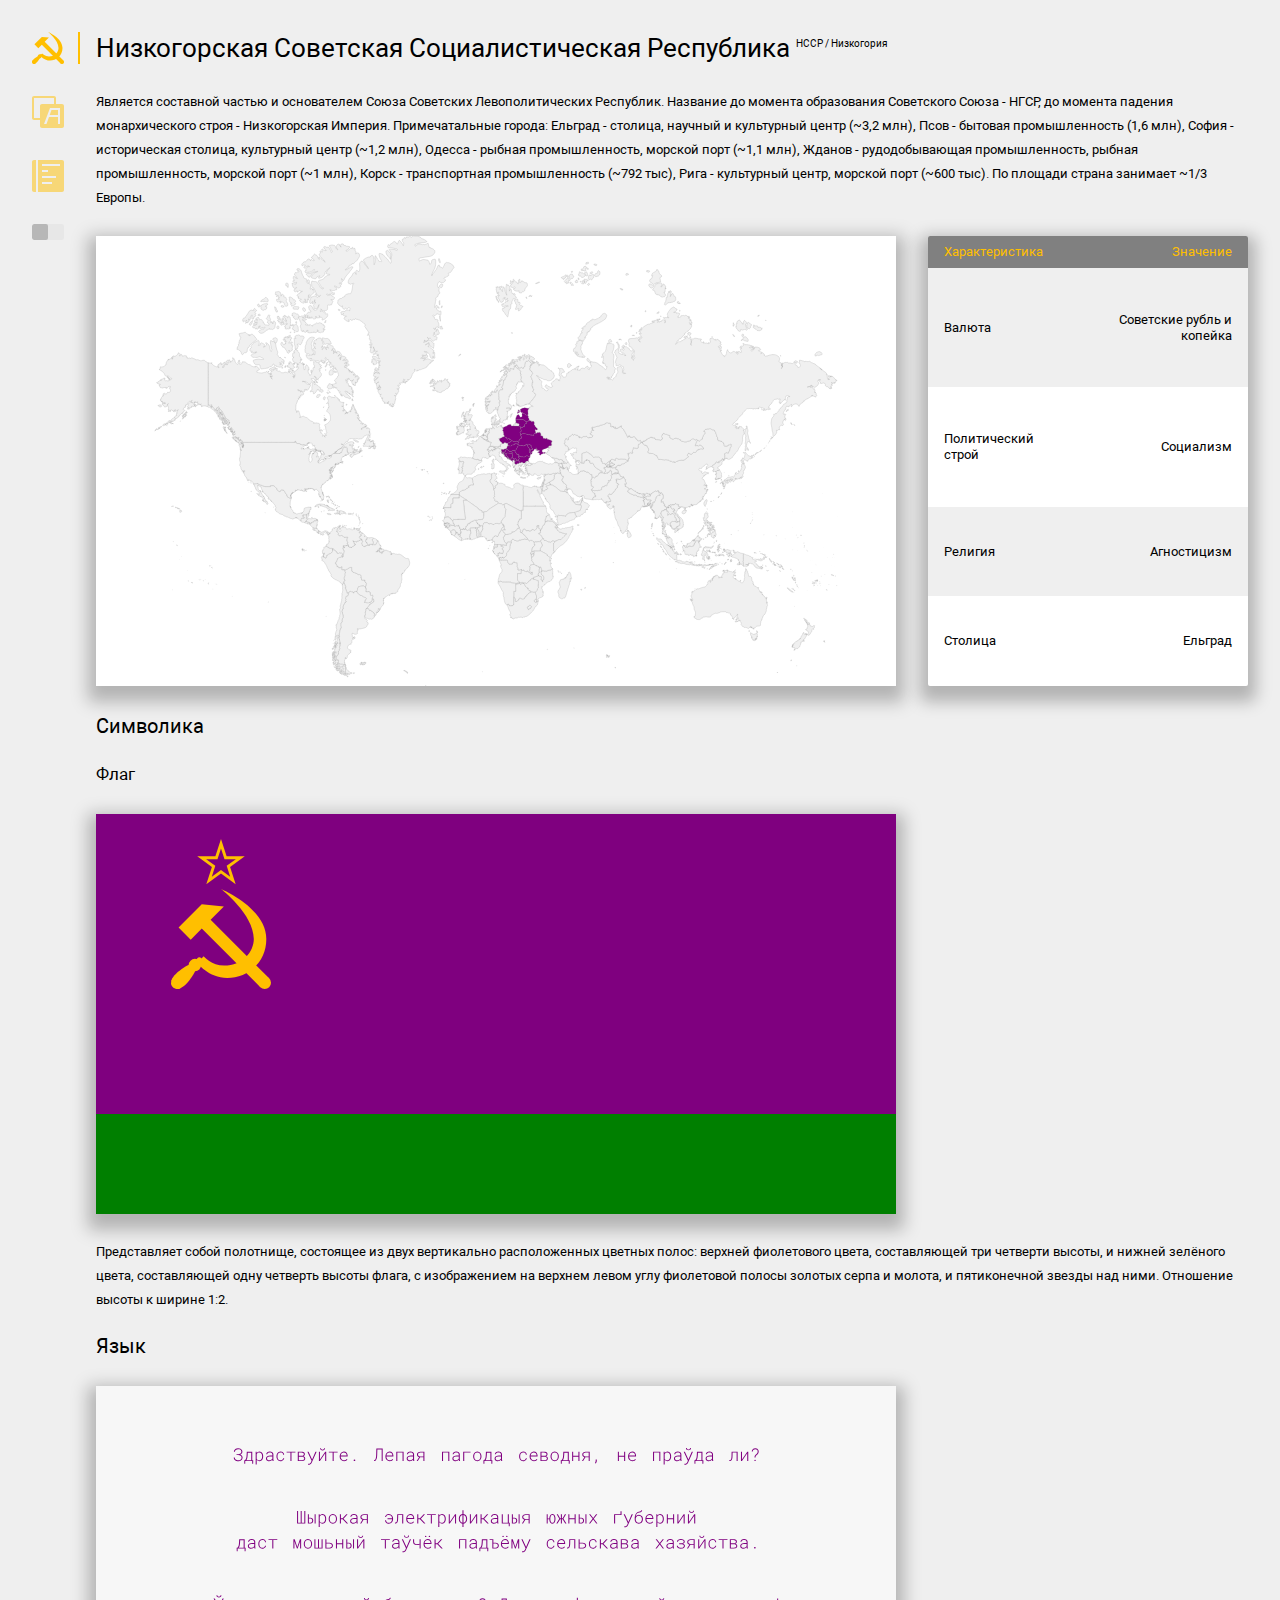
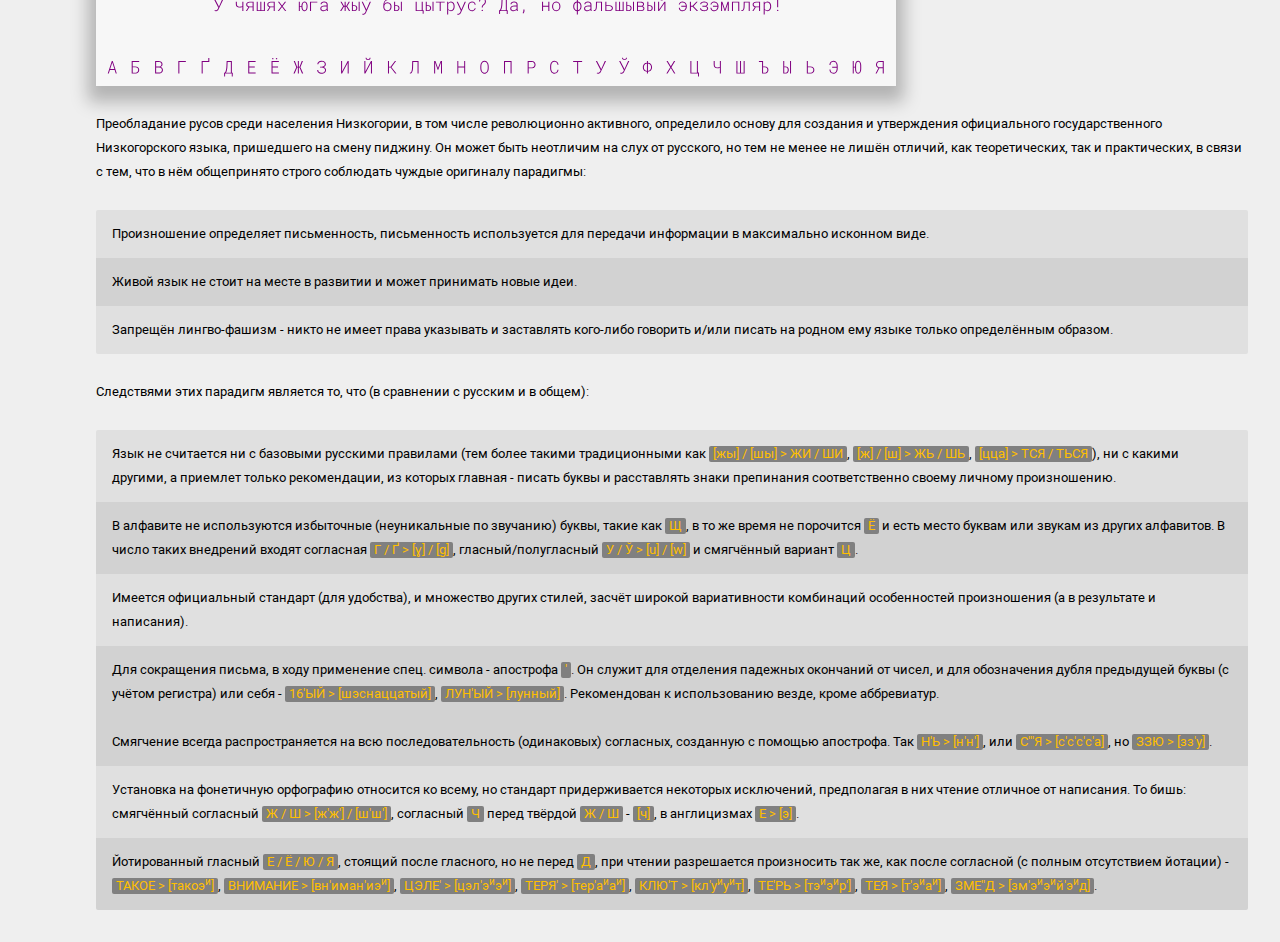
==== Site/index.html @ 4a7ecc1e "Update index.html" ====
<html>
<head>
	<title>Главная ~ НССР</title>

	<meta name="title" content="Главная ~ НССР">
	<meta name="description" content="Информационный ресурс Низкогорской Советской Социалистической Республики.">

	<link rel="icon" type="image/png" href="./app/image/favicon.png" />
	<meta name="HandheldFriendly" content="true" />

	<link href="./app/main.css" rel="stylesheet">
	<script src="./app/plugin/jquery-3.6.0.min.js"></script>
	<script src="./app/main.js"></script>
</head>
<body>
	<div _wrapper>
		<ul _navigation>
			<li data-tab-ref="main"><img src="./app/image/logo.svg"></li>
			<li data-tab-ref="translator"><img src="./app/image/translator.svg"></li>
			<li data-tab-ref="dictionary"><img src="./app/image/dictionary.svg"></li>
			<button onclick="Navigation.toggle();"></button>
		</ul>
		<div _content _flex="v">
			<div _flex="v" data-tab="main" data-tab-global-title="Главная">
				<h1>Низкогорская Советская Социалистическая Республика <sup>НССР / Низкогория</sup></h1>
				<div _text>Является составной частью и основателем Союза Советских Левополитических Республик. Название до момента образования Советского Союза - НГСР, до момента падения монархического строя - Низкогорская Империя. Примечатальные города: Ельград - столица, научный и культурный центр (~3,2 млн), Псов - бытовая промышленность (1,6 млн), София - историческая столица, культурный центр (~1,2 млн), Одесса - рыбная промышленность, морской порт (~1,1 млн), Жданов - рудодобывающая промышленность, рыбная промышленность, морской порт (~1 млн), Корск - транспортная промышленность (~792 тыс), Рига - культурный центр, морской порт (~600 тыс). По площади страна занимает ~1/3 Европы.</div>
				<div _flex="h">
					<img _image src="./app/image/map.svg">
					<div _table="wide">
						<div __header>
							<div>Характеристика</div>
							<div>Значение</div>
						</div>
						<div>
							<div>Валюта</div>
							<div>Советские рубль и копейка</div>
						</div>
						<div>
							<div>Политический строй</div>
							<div>Социализм</div>
						</div>
						<div>
							<div>Религия</div>
							<div>Агностицизм</div>
						</div>
						<div>
							<div>Столица</div>
							<div>Ельград</div>
						</div>
					</div>
				</div>
				<h2>Символика</h2>
				<h3>Флаг</h3>
				<img _image src="./app/image/flag.svg">
				<div _text>Представляет собой полотнище, состоящее из двух вертикально расположенных цветных полос: верхней фиолетового цвета, составляющей три четверти высоты, и нижней зелёного цвета, составляющей одну четверть высоты флага, с изображением на верхнем левом углу фиолетовой полосы золотых серпа и молота, и пятиконечной звезды над ними. Отношение высоты к ширине 1:2.</div>
				<h2>Язык</h2>
				<img _image src="./app/image/language.svg">
				<div _text>Преобладание русов среди населения Низкогории, в том числе революционно активного, определило основу для создания и утверждения официального государственного Низкогорского языка, пришедшего на смену пиджину. Он может быть неотличим на слух от русского, но тем не менее не лишён отличий, как теоретических, так и практических, в связи с тем, что в нём общепринято строго соблюдать чуждые оригиналу парадигмы:</div>
				<ul _list>
					<li>Произношение определяет письменность, письменность используется для передачи информации в максимально исконном виде.</li>
					<li>Живой язык не стоит на месте в развитии и может принимать новые идеи.</li>
					<li>Запрещён лингво-фашизм - никто не имеет права указывать и заставлять кого-либо говорить и/или писать на родном ему языке только определённым образом.</li>
				</ul>
				<div _text>Следствями этих парадигм является то, что (в сравнении с русским и в общем):</div>
				<ul _list>
					<li>Язык не считается ни с базовыми русскими правилами (тем более такими традиционными как <b>[жы] / [шы] > ЖИ / ШИ</b>, <b>[ж] / [ш] > ЖЬ / ШЬ</b>, <b>[цца] > ТСЯ / ТЬСЯ</b>), ни с какими другими, а приемлет только рекомендации, из которых главная - писать буквы и расставлять знаки препинания соответственно своему личному произношению.</li>
					<li>В алфавите не используются избыточные (неуникальные по звучанию) буквы, такие как <b>Щ</b>, в то же время не порочится <b>Ё</b> и есть место буквам или звукам из других алфавитов. В число таких внедрений входят согласная <b>Г / Ґ > [ɣ] / [g]</b>, гласный/полугласный <b>У / Ў > [u] / [w]</b> и смягчённый вариант <b>Ц</b>.</li>
					<li>Имеется официальный стандарт (для удобства), и множество других стилей, засчёт широкой вариативности комбинаций особенностей произношения (а в результате и написания).</li>
					<li>
						Для сокращения письма, в ходу применение спец. символа - апострофа <b>'</b>. Он служит для отделения падежных окончаний от чисел, и для обозначения дубля предыдущей буквы (с учётом регистра) или себя - <b>16'ЫЙ > [шэснаццатый]</b>, <b>ЛУН'ЫЙ > [лунный]</b>. Рекомендован к использованию везде, кроме аббревиатур.
						<br><br>
						Смягчение всегда распространяется на всю последовательность (одинаковых) согласных, созданную с помощью апострофа. Так <b>Н'Ь > [н'н']</b>, или <b>С'''Я > [с'с'с'с'а]</b>, но <b>ЗЗЮ > [зз'у]</b>.
					</li>
					<li>Установка на фонетичную орфографию относится ко всему, но стандарт придерживается некоторых исключений, предполагая в них чтение отличное от написания. То бишь: cмягчённый согласный <b>Ж / Ш > [ж'ж'] / [ш'ш']</b>, согласный <b>Ч</b> перед твёрдой <b>Ж / Ш</b> - <b>[ч]</b>, в англицизмах <b>Е > [э]</b>.</li>
					<li>Йотированный гласный <b>Е / Ё / Ю / Я</b>, стоящий после гласного, но не перед <b>Д</b>, при чтении разрешается произносить так же, как после согласной (с полным отсутствием йотации) - <b>ТАКОЕ > [такоэ<sup>и</sup>]</b>, <b>ВНИМАНИЕ > [вн'иман'иэ<sup>и</sup>]</b>, <b>ЦЭЛЕ' > [цэл'э<sup>и</sup>э<sup>и</sup>]</b>, <b>ТЕРЯ' > [тер'а<sup>и</sup>а<sup>и</sup>]</b>, <b>КЛЮ'Т > [кл'у<sup>и</sup>у<sup>и</sup>т]</b>, <b>ТЕ'РЬ > [тэ<sup>и</sup>э<sup>и</sup>р']</b>, <b>ТЕЯ > [т'э<sup>и</sup>а<sup>и</sup>]</b>, <b>ЗМЕ''Д > [зм'э<sup>и</sup>э<sup>и</sup>й'</sup>э<sup>и</sup>д]</b>.</li>
				</ul>
			</div>
			<div _flex="v" data-tab="translator" data-tab-global-title="Переводчик">
				<h2>Переводчик</h2>
				<ul _tab-switch>
					<li data-tab-ref="translate">Перевод</li>
					<li data-tab-ref="settings">Настройки</li>
					<li data-tab-ref="saves">Сохранения</li>
					<li data-tab-ref="accents">Ударения</li>
				</ul>
				<div _tab>
					<div data-tab="translate" _flex="v">
						<div _flex="h">
							<div _textarea data-translator-ref="in" placeholder="Текст на русском" zoom_></div>
							<textarea data-translator-ref="out" onscroll="Translator.scrolled(this);" spellcheck="false" readonly placeholder="Текст на низкогорском" zoom_></textarea>
						</div>
						<div _flex="h center">
							<div _flex="h stack">
								<button onclick="Translator.save();" title="Alt+S">Сохранить</button>
								<div _dropdown>
									<div _flex="h stack">
										<button onclick="Translator.saveAccents();">Сохранить ударения</button>
										<button onclick="Translator.saveAccents(true);">выбранных слов</button>
									</div>
								</div>
							</div>
							<div _flex="h stack">
								<button onclick="Translator.insertAccent(true);" title="Alt+Q">ˋ</button>
								<button onclick="Translator.loadAccents();" title="Alt+W">Авто</button>
								<button onclick="Translator.insertAccent();" title="Alt+E">ˊ</button>
							</div>
							<button title="Alt+A" data-translator-ref="clear">Очистить</button>
							<!--
							<div label_="Простой редактор" tip_="Для низкопроизводительных устройств">
								<label _switch>
									<input type="checkbox" data-translator-preference="">
									<div></div>
								</label>
							</div>
							-->
							<div __space></div>
							<div data-translator-ref="date"></div>
							<button data-translator-ref="closeCurrent">Закрыть</button>
							<button data-translator-ref="saveCurrent">Сохранить</button>
							<button data-translator-ref="restoreCurrent">Восстановить</button>
							<button data-translator-ref="deleteCurrent">Удалить</button>
						</div>
						<ul _list>
							<li>Для корректного перевода обязательны использование гласного <b>Ё</b> и (в некоторых случаях) расстановка ударений.</li>
							<li>Аббревиатуры не учитываются, требуется самостоятельная правка после обработки.</li>
							<li>Вследствии алгоритимического перевода, при большом объёме текста могут и, вероятно, будут наблюдаться подтормаживания.</li>
							<li>Работоспособность в устаревших браузерах не гарантируется.</li>
						</ul>
					</div>
					<div data-tab="settings" _flex="v">
						<div _table>
							<div __header>
								<div wide_>Пример</div>
								<div wide_>Ударения</div>
								<div wrapless_>Стандарт</div>
								<div wrapless_>Оригинал</div>
								<div wrapless_>Замена</div>
								<div wrapless_></div>
							</div>
							<div>
								<div wide_>Аббатство > Аб'атство, Зоообъединение > Зо''бъединение</div>
								<div wide_></div>
								<div wrapless_>+</div>
								<div wrapless_>**</div>
								<div wrapless_>*'</div>
								<div wrapless_>
									<label _switch>
										<input type="checkbox" data-translator-preference="apostrophe" checked>
										<div></div>
									</label>
								</div>
							</div>
							<div>
								<div wide_>Колокольня > Калакольня, Молоко > Малако</div>
								<div wide_>Над <b>О</b> и <b>Ё / И</b>, переходящей в неё</div>
								<div wrapless_>+</div>
								<div wrapless_>О</div>
								<div wrapless_>А</div>
								<div wrapless_>
									<label _switch>
										<input type="checkbox" data-translator-preference="o-a" checked>
										<div></div>
									</label>
								</div>
							</div>
							<div>
								<div wide_>Небрежный > Нябрежный, Перемежёвывание > Пярямяжёвывание</div>
								<div wide_>После <b>Е</b>, либо над ней</div>
								<div wrapless_></div>
								<div wrapless_>Е</div>
								<div wrapless_>Я</div>
								<div wrapless_>
									<label _switch>
										<input type="checkbox" data-translator-preference="je-ja">
										<div></div>
									</label>
								</div>
							</div>
							<div>
								<div wide_>Снимать > Сымать</div>
								<div wide_></div>
								<div wrapless_></div>
								<div wrapless_>Ним</div>
								<div wrapless_>Ым</div>
								<div wrapless_>
									<label _switch>
										<input type="checkbox" data-translator-preference="nim-ym">
										<div></div>
									</label>
								</div>
							</div>
							<div>
								<div wide_>Федерация > Хведерация, Фотки > Хвотки</div>
								<div wide_></div>
								<div wrapless_></div>
								<div wrapless_>Ф</div>
								<div wrapless_>Хв</div>
								<div wrapless_>
									<label _switch>
										<input type="checkbox" data-translator-preference="f-hv">
										<div></div>
									</label>
								</div>
							</div>
							<div>
								<div wide_>Лучше > Лудше, Манчжурия > Манджурия</div>
								<div wide_></div>
								<div wrapless_></div>
								<div wrapless_>Чж / Чш</div>
								<div wrapless_>Дж / Дш</div>
								<div wrapless_>
									<label _switch>
										<input type="checkbox" data-translator-preference="chzh_chsh-dzh_dsh">
										<div></div>
									</label>
								</div>
							</div>
							<div>
								<div wide_>Што > Шо, Пошто > Пошо</div>
								<div wide_></div>
								<div wrapless_></div>
								<div wrapless_>Што</div>
								<div wrapless_>Шо</div>
								<div wrapless_>
									<label _switch>
										<input type="checkbox" data-translator-preference="shto-sho">
										<div></div>
									</label>
								</div>
							</div>
							<div>
								<div wide_>Внимательно > Ўнимательно, Волна > Воўна, Кофта > Коўта, Шёл > Шёў</div>
								<div wide_></div>
								<div wrapless_>+</div>
								<div wrapless_>В / Л / Ф</div>
								<div wrapless_>Ў</div>
								<div wrapless_>
									<label _switch>
										<input type="checkbox" data-translator-preference="v_l_f-short_u" checked>
										<div></div>
									</label>
								</div>
							</div>
							<!--
							<div>
								<div wide_>Здрасте > Здрасьте</div>
								<div wide_></div>
								<div wrapless_></div>
								<div wrapless_>З / С</div>
								<div wrapless_>Зь / Сь</div>
								<div wrapless_>
									<label _switch>
										<input type="checkbox" data-translator-preference="">
										<div></div>
									</label>
								</div>
							</div>
							-->
							<div>
								<div wide_>Александрович > Алексаныч, Евгениевич > Евгениич</div>
								<div wide_></div>
								<div wrapless_></div>
								<div wrapless_>Еви / Ови</div>
								<div wrapless_>И / Ы</div>
								<div wrapless_>
									<label _switch>
										<input type="checkbox" data-translator-preference="evi_ovi-i_y">
										<div></div>
									</label>
								</div>
							</div>
							<div>
								<div wide_>Прав и > Прав ы, Так его > Так ыго</div>
								<div wide_></div>
								<div wrapless_></div>
								<div wrapless_>И / Е</div>
								<div wrapless_>Ы</div>
								<div wrapless_>
									<label _switch>
										<input type="checkbox" data-translator-preference="i_je-y">
										<div></div>
									</label>
								</div>
							</div>
							<div>
								<div wide_>Перепиливая > Перепилюя, Выделывается > Выделуется</div>
								<div wide_>Вне замены</div>
								<div wrapless_></div>
								<div wrapless_>Ива / Ыва</div>
								<div wrapless_>Ю / У</div>
								<div wrapless_>
									<label _switch>
										<input type="checkbox" data-translator-preference="iva_yva-ju_u">
										<div></div>
									</label>
								</div>
							</div>
							<div>
								<div wide_>Уверенность > Уверенносць, Продолжатель > Продолжацель</div>
								<div wide_></div>
								<div wrapless_></div>
								<div wrapless_>Т</div>
								<div wrapless_>Ц</div>
								<div wrapless_>
									<label _switch>
										<input type="checkbox" data-translator-preference="t-c">
										<div></div>
									</label>
								</div>
							</div>
							<div>
								<div wide_>Быстрее > Быстрей</div>
								<div wide_></div>
								<div wrapless_></div>
								<div wrapless_>Е'</div>
								<div wrapless_>Ей</div>
								<div wrapless_>
									<label _switch>
										<input type="checkbox" data-translator-preference="jeje-jey">
										<div></div>
									</label>
								</div>
							</div>
							<div>
								<div wide_>Делаться > Делатса</div>
								<div wide_></div>
								<div wrapless_></div>
								<div wrapless_>Ца / Ся</div>
								<div wrapless_>Са</div>
								<div wrapless_>
									<label _switch>
										<input type="checkbox" data-translator-preference="ca_sya-sa">
										<div></div>
									</label>
								</div>
							</div>
							<div>
								<div wide_>Лаяние > Лаянье, Печение > Печенье</div>
								<div wide_></div>
								<div wrapless_></div>
								<div wrapless_>Ни</div>
								<div wrapless_>Нь</div>
								<div wrapless_>
									<label _switch>
										<input type="checkbox" data-translator-preference="ni-n">
										<div></div>
									</label>
								</div>
							</div>
							<div>
								<div wide_>Нестандартные > Нестандартныэ</div>
								<div wide_></div>
								<div wrapless_></div>
								<div wrapless_>Ые</div>
								<div wrapless_>Ыэ</div>
								<div wrapless_>
									<label _switch>
										<input type="checkbox" data-translator-preference="yje-ye">
										<div></div>
									</label>
								</div>
							</div>
						</div>
						<ul _list>
							<li>Для наглядности примеры приводятся так, как если бы замена происходила в русском языке. Ввиду множественных стилистических отличий, не перечисленных здесь, а также возможных комбинаций, итоговые слова, как правило, пишутся по-другому.</li>
						</ul>
					</div>
					<div data-tab="saves" _flex="v">
						<div _table data-translator-ref="savesTable"></div>
						<div _flex="h">
							<button title="Alt+C" data-translator-ref="downloadSaves">▼ Сохранить</button>
							<label _file title="Alt+X">
								<input type="file" onchange="Translator.upload(this, 'saves');" data-translator-ref="uploadSaves">
								<div>▲ Загрузить</div>
							</label>
						</div>
					</div>
					<div data-tab="accents" _flex="v">
						<div _table data-translator-ref="accentsTable"></div>
						<div _flex="h">
							<button title="Alt+B" data-translator-ref="downloadAccents">▼ Сохранить</button>
							<label _file title="Alt+V">
								<input type="file" onchange="Translator.upload(this, 'accents');" data-translator-ref="uploadAccents">
								<div>▲ Загрузить</div>
							</label>
							<div __space></div>
							<button title="Alt+R" data-translator-ref="displayAccents">Отобразить в поле для редактирования</button>
						</div>
					</div>
				</div>
			</div>
			<div _flex="v" data-tab="dictionary" data-tab-global-title="Словарь">
				<h2>Словарь</h2>
				<div _text>Все официально существующие русские словоформы + Нижеперечисленные: Устаревшие + Нелитературные (разговорные) + Альтернативные из родственных языков + Искусственные.</div>
				<div _text>Слова, пересекающиеся по звучанию (не считая деталей произношения) с русскими, следует считать их функциональным расширением.</div>
				<div _table data-dictionary-ref="table"></div>
			</div>
		</div>
		<ul _notifications></ul>
	</div>
</body>
</html>
---- Site/app/main.css ----
@import url(./font/import.css);

* {
	margin: 0;
	padding: 0;

	outline: none;

	--color-black: rgb(0 0 0);
	--color-black-0625: rgba(0 0 0 / 0.0625);
	--color-black-125: rgba(0 0 0 / 0.125);
	--color-black-25: rgba(0 0 0 / 0.25);
	--color-gray: rgb(50% 50% 50%);
	--color-white: rgb(100% 100% 100%);
	--color-white-75: rgba(100% 100% 100% / 0.75);
	--color-orange: rgb(100% 75% 0%);
	--color-purple: rgb(50% 0% 50%);
	--color-green: rgb(0% 50% 0%);
}

html {
	background: var(--color-white);
}

body,
button,
select,
input,
textarea,
[_textarea] {
	color: var(--color-black);
	font: 13px Roboto, Arial;
	line-height: 16px;
}

ul, ol {
	list-style: none;
}

button:not(:disabled):hover {
	cursor: pointer;
}

b {
	display: inline-block;

	padding: 0 4px;

	background: var(--color-gray);
	border-radius: 2px;

	color: var(--color-orange);
	font-weight: normal;
	line-height: 16px;
}

sup {
	display: inline-block;

	margin-top: -4px;

	vertical-align: top;
	font-size: 10px;
}

h1, h2, h3 {
	font-weight: normal;
	word-break: break-word;
}

h1, h2 {
	margin: -8px 0;
}

h1 {
	font-size: 26px;
	line-height: 48px;
}

h2 {
	font-size: 20px;
	line-height: 32px;
}

h3 {
	font-size: 17px;
}

::placeholder {
	color: var(--color-gray);

	opacity: 1;
}

::selection {
	background: var(--color-orange);

	color: var(--color-white);
}

[_wrapper] {
	display: grid;
	grid-template-columns: min-content minmax(0, 100%);

	min-width: 768px;
	min-height: 100%;

	background: var(--color-black-0625);
}

ul[_navigation] {
	display: flex;
	flex-direction: column;
	align-items: flex-end;

	position: sticky;
	top: 0;

	width: 0;
	height: 100vh;
	box-sizing: border-box;

	padding: 32px 0;
	gap: 32px;

	transition: 250ms ease width;
}

ul[_navigation]:hover,
ul[_navigation][fixed_]/*,
ul[_navigation]:not([fixed_]):not(:has(li[current_]:first-child))*/ {
	width: 64px;
}

ul[_navigation]:before,
ul[_navigation]:after {
	content: '';

	position: absolute;
	top: 0;
	bottom: 0;

	width: 16px;
}

@keyframes Navigation {
	from	{ background-position-y: -100vh; }
	to		{ background-position-y: 100vh; }
}

ul[_navigation]:before {
	left: 0;

	background: radial-gradient(at left,
		var(--color-orange),
		transparent 75%
	);
	background-size: 100% 100vh;
	background-repeat: no-repeat;
	background-position-y: -100vh;

	opacity: 1;
	animation: Navigation 4s ease;
	transition: 250ms ease opacity;
}

ul[_navigation]:hover:before,
ul[_navigation][fixed_]:before {
	opacity: 0;
}

ul[_navigation]:after {
	left: 100%;
}

ul[_navigation]:hover:after {
	width: 32px;
}

ul[_navigation] > *:not(:first-child) {
	opacity: 0.5;
	transition: 250ms ease opacity;
}

ul[_navigation] > *:not(:first-child):hover {
	opacity: 1;
}

ul[_navigation] li {
	display: flex;
	align-items: center;
	justify-content: center;

	position: relative;

	width: 32px;
	height: 32px;

	cursor: pointer;
	user-select: none;
}

ul[_navigation] li:not([data-tab-ref]):not([current_]) {
	pointer-events: none;
}

ul[_navigation] li[current_] {
	opacity: 1;
}

ul[_navigation] li:before {
	content: '';

	position: absolute;
	top: 0;
	right: -16px;
	bottom: 0;

	width: 2px;

	background: var(--color-orange);

	transition: 250ms ease transform;
	transform: scaleY(0);
}

ul[_navigation]:hover li[current_]:before,
ul[_navigation][fixed_] li[current_]:before {
	transform: scaleY(1);
}

ul[_navigation] li img {
	pointer-events: none;
}

ul[_navigation] button {
	position: relative;

	width: 32px;
	height: 16px;

	background: var(--color-black-0625);
	box-shadow: none;
}

ul[_navigation] button:after {
	content: '';

	position: absolute;
	top: 0;
	left: 0;

	width: 16px;
	height: 16px;

	border-radius: 2px;
	background: var(--color-gray);

	transition: 250ms ease transform;
}

ul[_navigation][fixed_] button:after {
	transform: translateX(100%);
}

[_content] {
	padding: 32px;
}

[_content] > *:not([current_]) {
	display: none;
}

[_text] {
	margin: -6px 0;

	line-height: 24px;
}

[_image] {
	min-width: 0;
	max-width: 62.5vw;

	background: var(--color-white);
	box-shadow: 0 8px 16px 8px var(--color-black-25);

	transition: 250ms ease box-shadow;
}

[_flex] {
	display: flex;
}

[_flex] {
	gap: 32px;

	transition: 250ms ease gap;
}

[_flex][_flex~="stack"] {
	gap: 2px;
}

[_flex~="h"] {
	flex-direction: row;
}

[_flex~="h"][_flex~="stack"] > * {
	border-radius: 0;
}

[_flex~="h"][_flex~="stack"] > *:first-child {
	border-radius: 2px 0 0 2px;
}

[_flex~="h"][_flex~="stack"] > *:last-child {
	border-radius: 0 2px 2px 0;
}

[_flex~="h"][_flex~="stack"] > *:only-child {
	border-radius: 2px;
}

[_flex~="v"] {
	flex-direction: column;
}

[_flex~="v"][_flex~="stack"] > * {
	border-radius: 0;
}

[_flex~="v"][_flex~="stack"] > *:first-child {
	border-radius: 2px 2px 0 0;
}

[_flex~="v"][_flex~="stack"] > *:last-child {
	border-radius: 0 0 2px 2px;
}

[_flex~="v"][_flex~="stack"] > *:only-child {
	border-radius: 2px;
}

[_flex~="wrap"] {
	flex-wrap: wrap;
}

[_flex~="space"] {
	justify-content: space-between;
}

[_flex~="center"] {
	align-items: center;
}

[_flex] > [__space] {
	flex: 1;
}

ul[_tab-switch] {
	display: flex;

	gap: 32px;

	transition: 250ms ease gap;
}

ul[_tab-switch] li {
	position: relative;

	transition: 250ms ease;
	transition-property: margin-left, color;
	cursor: pointer;
}

ul[_tab-switch] li:hover {
	color: var(--color-gray);
}

ul[_tab-switch] li[current_] {
	color: var(--color-orange);

	cursor: default;
}

ul[_tab-switch] li:not([data-tab-ref]):not([current_]) {
	color: var(--color-gray);

	pointer-events: none;
}

ul[_tab-switch] li:before,
ul[_tab-switch] li:after {
	content: '';

	position: absolute;

	background: var(--color-gray);

	transition: 250ms ease;
	transition-property: background, opacity, transform;
}

ul[_tab-switch] li:before {
	top: 0;
	left: -16px;
	bottom: 0;

	width: 2px;

	opacity: 0;
	transform: scaleY(0);
}

ul[_tab-switch] li[current_]:before {
	background: var(--color-orange);

	transform: scaleY(1);
}

ul[_tab-switch] li:after {
	left: 0;
	right: 0;
	bottom: -16px;

	height: 2px;

	transform: scaleX(0);
}

ul[_tab-switch] li:hover:after {
	transform: scaleX(0.5);
}

ul[_tab-switch] li[current_]:after {
	background: var(--color-orange);

	transform: scaleX(1);
}

[_tab] > *:not([current_]) {
	display: none;
}

[label_] {
	display: flex;
	align-items: center;

	min-width: 0;
}

[label_]:after {
	content: attr(label_);

	overflow: hidden;

	margin-left: 16px;

	text-overflow: ellipsis;
	white-space: nowrap;

	transition: 250ms ease margin-left;
}

[tip_] {
	position: relative;
}

[tip_]:before {
	content: attr(tip_);

	display: table;

	position: absolute;
	top: 100%;
	left: 50%;
	z-index: 1;

	margin-top: 16px;
	padding: 8px;

	min-width: 16px;

	background: var(--color-white-75);
	backdrop-filter: blur(2px);
	border-radius: 2px;
	box-shadow: 0 2px 4px var(--color-black-25);

	text-align: center;
	white-space: nowrap;

	opacity: 0;
	transition: 250ms ease;
	transition-property: opacity, transform;
	transform: translate(-50%, -16px);
	pointer-events: none;
}

[tip_]:hover:before {
	opacity: 1;
	transition-delay: 1s;
	transform: translateX(-50%);
}

label {
	cursor: pointer;
	user-select: none;
}

label input {
	width: 0;
	height: 0;

	appearance: none;
}

label[_switch] {
	display: flex;
	flex-shrink: 0;

	width: 64px;
	height: 32px;

	background: var(--color-black-0625);
	border-radius: 2px;

	transition: 250ms ease;
	transition-property: width, height;
}

label[_switch] div {
	display: flex;
	align-items: center;
	justify-content: center;

	width: 32px;
	height: 32px;

	background: var(--color-gray);
	border-radius: 2px;
	box-shadow: 0 0 0 16px transparent;

	transition: 250ms ease;
	transition-property: width, height, background, box-shadow, opacity, transform;
}

label[_switch]:hover div {
	opacity: 0.5;
}

label[_switch]:hover input:active + div {
	filter: brightness(0.5);

	opacity: 1;
}

label[_switch] input:focus + div {
	box-shadow: 0 0 0 2px var(--color-black-125);
}

label[_switch] input:checked + div {
	background: var(--color-orange);

	transform: translateX(100%);
}

label[_switch] div:before,
label[_switch] div:after {
	content: '';

	position: absolute;

	width: 16px;
	height: 2px;

	background: var(--color-white);

	transition: 250ms ease;
	transition-property: width, height, transform;
	transform: none;
}

label[_switch] div:after {
	transform: rotate(90deg);
}

label[_switch] input:checked + div:before,
label[_switch] input:checked + div:after {
	transform: rotate(180deg);
}

label[_file] div {
	padding: 8px;

	min-width: 32px;

	background: var(--color-orange);
	border-radius: 2px;
	box-shadow: 0 0 0 16px transparent;

	color: var(--color-white);

	transition: 250ms ease;
	transition-property: box-shadow, opacity;
}

label[_file]:hover div {
	opacity: 0.5;
}

label[_file] input:focus + div {
	box-shadow: 0 0 0 2px var(--color-black-125);
}

textarea,
[_textarea] {
	flex: 1;

	min-height: 256px;
	resize: none;

	padding: 16px;

	border: none;
	border-radius: 2px;
	box-shadow:
		0 8px 16px 8px var(--color-black-25),
		0 0 0 16px transparent;

	transition: 250ms ease;
	transition-property: margin-top, margin-left, padding, box-shadow, font-size, line-height!important;
}

textarea:focus,
[_textarea]:focus {
	box-shadow:
		0 8px 16px 8px var(--color-black-25),
		0 0 0 2px var(--color-black-125);
}

textarea[zoom_],
[_textarea][zoom_] {
	padding: 8px 16px;

	font-size: 17px;
	line-height: 32px;
}

textarea[readonly],
[_textarea]:not([contenteditable]),
[_textarea][contenteditable="false"] {
	flex: 1;

	background: var(--color-black-0625);
	box-shadow: none;
}

[_textarea] {
	background: var(--color-white);

	white-space: pre-wrap;
}

[_textarea][placeholder]:empty::before {
	content: attr(placeholder);

	color: var(--color-gray);

	cursor: text;
}

[_textarea] a[accent_] {
	color: var(--color-gray);

	transition: 250ms ease;
	transition-property: filter, color, opacity;
	cursor: pointer;
}

[_textarea] a[accent_]:hover {
	opacity: 0.5;
}

[_textarea] a[accent_]:hover:active {
	filter: brightness(0.75);

	opacity: 1;
}

[_textarea] a[accent_="active"] {
	color: var(--color-green);
	text-decoration: underline;
}

[_textarea] > * {
	display: inline;
}

button {
	min-width: 32px;
	overflow: hidden;

	padding: 8px;

	background: var(--color-orange);
	border: none;
	border-radius: 2px;
	box-shadow: 0 0 0 16px transparent;

	color: var(--color-white);
	text-overflow: ellipsis;
	white-space: nowrap;

	transition: 250ms ease;
	transition-property: background-color, box-shadow, filter, color, opacity!important;
	user-select: none;
}

button:hover {
	opacity: 0.5;
}

button:hover:active {
	filter: brightness(0.75);

	opacity: 1;
}

button:focus {
	box-shadow: 0 0 0 2px var(--color-black-125);
}

button:not([onclick]) {
	background: var(--color-black-0625);
	box-shadow: none;

	color: var(--color-gray);

	pointer-events: none;
}

[_dropdown] {
	display: flex;

	position: relative;
}

[_dropdown]:before {
	content: '▼';

	min-width: 16px;

	padding: 8px;

	background: var(--color-orange);
	border-radius: inherit;
	box-shadow: 0 0 0 16px transparent;

	color: var(--color-white);
	text-align: center;

	transition: 250ms ease;
	transition-property: box-shadow, opacity;
	cursor: pointer;
}

[_dropdown]:not([active_]):hover:before {
	opacity: 0.5;
}

[_dropdown][active_]:before {
	filter: brightness(0.75);

	opacity: 1;
}

[_dropdown]:focus:before {
	box-shadow: 0 0 0 2px var(--color-black-125);
}

[_dropdown] > [_flex] {
	position: absolute;
	top: calc(100% + 16px);
	left: 0;

	transition: 250ms ease;
	transition-property: opacity, visibility;
}

[_dropdown]:not([active_]) > [_flex] {
	opacity: 0;
	visibility: hidden;
}

[_dropdown] button {
	background: var(--color-white-75);
	backdrop-filter: blur(2px);
	box-shadow:
		0 2px 4px var(--color-black-25),
		0 0 0 16px transparent;

	color: var(--color-black);
	text-align: left;
}

[_dropdown] button:focus {
	box-shadow:
		0 2px 4px var(--color-black-25),
		0 0 0 2px var(--color-black-125);
}

ul[_list] {
	display: flex;
	flex-direction: column;

	overflow: hidden;

	background: var(--color-black-0625);
	border-radius: 2px;

	transition: 250ms ease box-shadow;
}

ul[_list] li {
	padding: 12px 16px;

	line-height: 24px;
}

ul[_list] li:nth-child(2n) {
	background: var(--color-black-0625);
}

[_table] {
	display: table;

	overflow: hidden;

	background: var(--color-white);
	border-radius: 2px;
	box-shadow: 0 8px 16px 8px var(--color-black-25);

	transition: 250ms ease box-shadow;
}

[_table="natural"] {
	width: max-content;
}

[_table="wide"] {
	flex: 1;
}

[_table] > div {
	display: table-row;
}

[_table] > div:nth-child(2n) {
	background: var(--color-black-0625);
}

[_table] > div[__header] {
	background: var(--color-gray);

	color: var(--color-orange);
}

[_table] > div > div {
	display: table-cell;

	padding: 16px;

	vertical-align: middle;
}

[_table] > div > div:first-child {
	padding-right: 8px;
}

[_table] > div > div:not(:first-child):not(:last-child) {
	padding-left: 8px;
	padding-right: 8px;
}

[_table] > div > div:last-child {
	padding-left: 8px;

	text-align: right;
}

[_table] > div > div:only-child {
	padding: 16px;

	text-align: left;
}

[_table] > div > div[wide_] {
	width: auto;
}

[_table] > div > div[wrapless_] {
	width: 1%;

	white-space: nowrap;
}

[_table] > div[__header] > div {
	height: 0;

	padding: 8px 16px;
}

[_table] > div[__header] > div button {
	min-width: 16px;

	padding: 0;

	background: none;

	color: var(--color-orange);
}

[_table] > div > div [_flex] {
	gap: 16px;
}

[_table] > div > div:last-child [_flex] {
	justify-content: flex-end;
}

ul[_notifications] {
	display: flex;
	flex-direction: column;
	align-items: flex-end;

	position: fixed;
	top: 16px;
	right: 16px;

	gap: 16px;

	max-width: 384px;
}

@keyframes Notification {
	0%		{ filter: blur(8px);	opacity: 0; transform: translateX(calc(100% + 32px)); }
	12.5%	{ filter: blur(0);		opacity: 1; transform: translateX(0); }
	87.5%	{ filter: blur(0);		opacity: 1; transform: translateX(0); }
	100%	{ filter: blur(8px);	opacity: 0; transform: translateX(calc(100% + 32px)); }
}

ul[_notifications] li {
	padding: 8px;

	background: var(--color-white-75);
	backdrop-filter: blur(2px);
	box-shadow: 0 2px 4px var(--color-black-25);

	opacity: 0;
	animation: Notification 8s ease;
	pointer-events: none;
}

@media screen and (max-width: 1024px) {
	label[_switch] {
		width: 32px;
	}

	label[_switch] input:checked + div {
		transform: translateX(0);
	}
}

@media screen and (max-width: 768px) {
	img[_image] {
		box-shadow: 0 4px 8px 4px var(--color-black-25);
	}

	[_flex] {
		gap: 16px;
	}

	ul[_tab-switch] {
		gap: 16px;
	}

	ul[_tab-switch] li[current_] {
		margin-left: 16px;
	}

	ul[_tab-switch] li:before {
		opacity: 1;
	}

	ul[_tab-switch] li:after {
		opacity: 0;
	}

	label[_switch],
	label[_switch] div {
		width: 16px;
		height: 16px;
	}

	label[_switch] div:before,
	label[_switch] div:after {
		width: 8px;
	}

	textarea {
		box-shadow:
			0 4px 8px 4px var(--color-black-25),
			0 0 0 16px transparent;
	}

	textarea:not([readonly]):focus {
		box-shadow:
			0 4px 8px 4px var(--color-black-25),
			0 0 0 2px var(--color-black-125);
	}

	[_table] {
		box-shadow: 0 4px 8px 4px var(--color-black-25);
	}
}

[_footer] {
	height: 2px;

	margin-top: auto;

	background: var(--color-green);
}
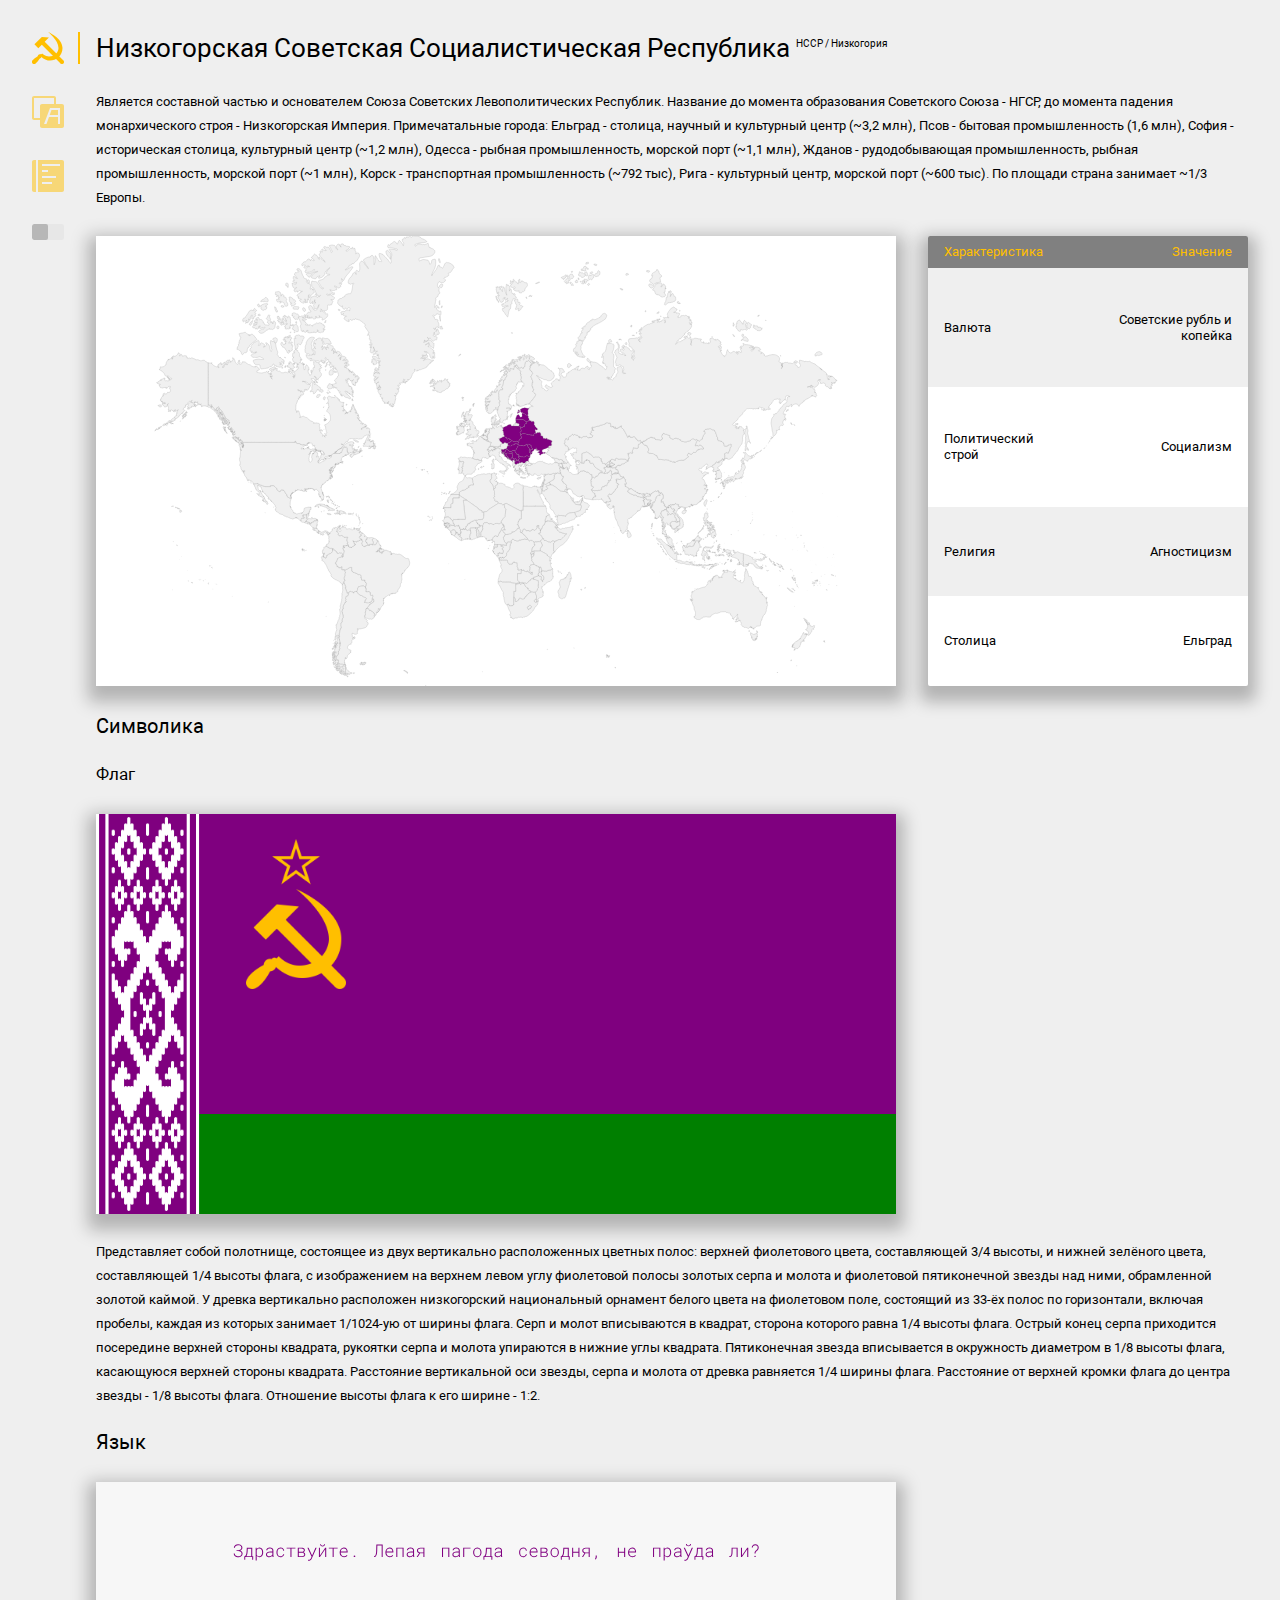
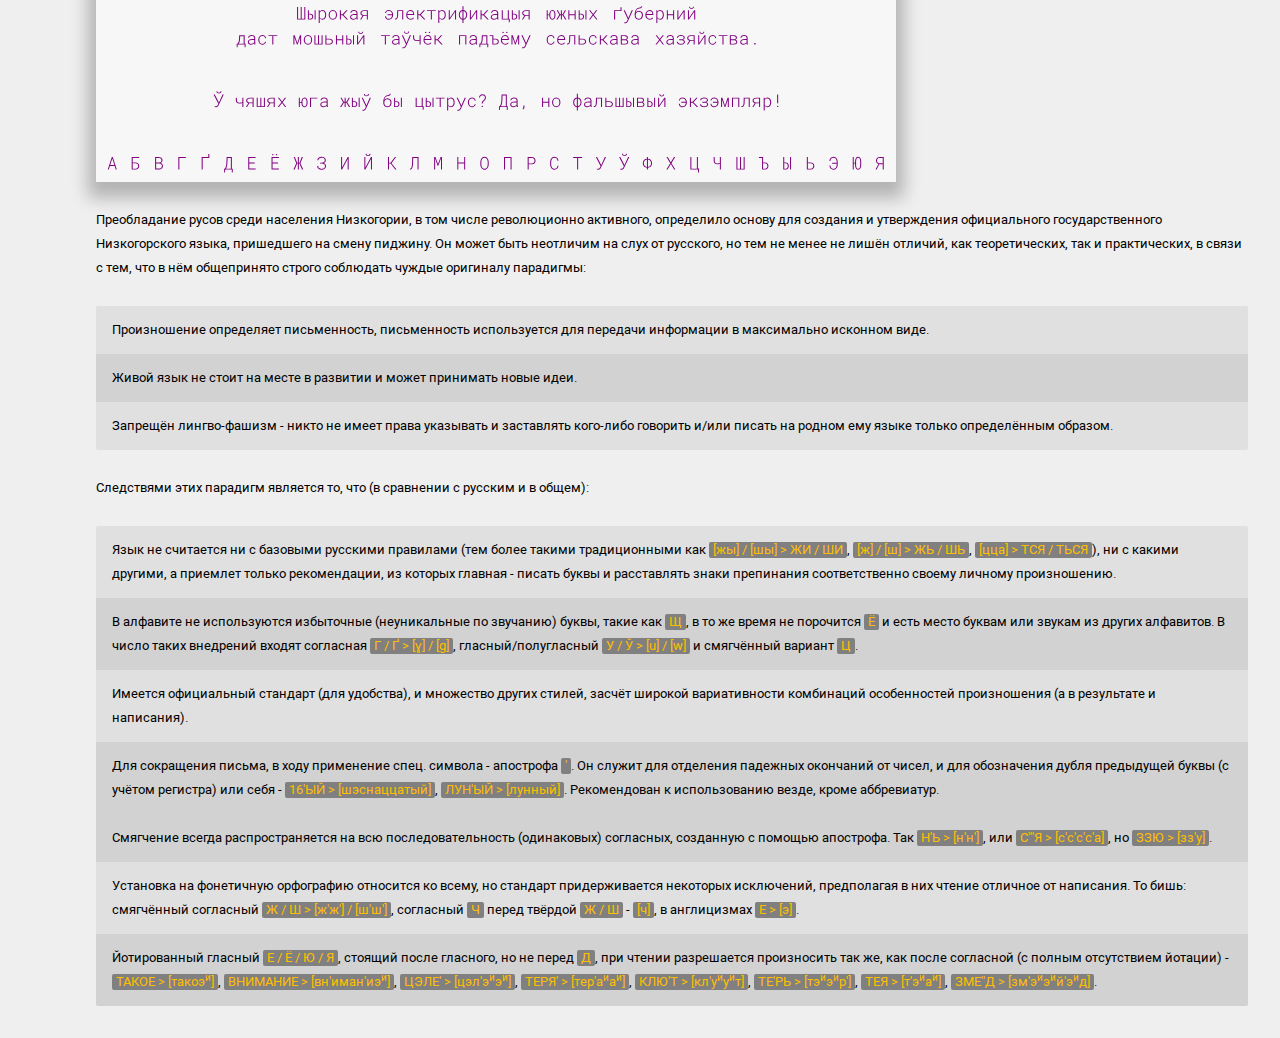
==== commit 21573de2: "Update" ====
--- a/Site/index.html
+++ b/Site/index.html
@@ -51,8 +51,8 @@
 				</div>
 				<h2>Символика</h2>
 				<h3>Флаг</h3>
-				<img _image src="./app/image/flag.svg">
-				<div _text>Представляет собой полотнище, состоящее из двух вертикально расположенных цветных полос: верхней фиолетового цвета, составляющей три четверти высоты, и нижней зелёного цвета, составляющей одну четверть высоты флага, с изображением на верхнем левом углу фиолетовой полосы золотых серпа и молота, и пятиконечной звезды над ними. Отношение высоты к ширине 1:2.</div>
+				<img _image src="./app/image/flag.png">
+				<div _text>Представляет собой полотнище, состоящее из двух вертикально расположенных цветных полос: верхней фиолетового цвета, составляющей 3/4 высоты, и нижней зелёного цвета, составляющей 1/4 высоты флага, с изображением на верхнем левом углу фиолетовой полосы золотых серпа и молота и фиолетовой пятиконечной звезды над ними, обрамленной золотой каймой. У древка вертикально расположен низкогорский национальный орнамент белого цвета на фиолетовом поле, состоящий из 33-ёх полос по горизонтали, включая пробелы, каждая из которых занимает 1/1024-ую от ширины флага. Серп и молот вписываются в квадрат, сторона которого равна 1/4 высоты флага. Острый конец серпа приходится посередине верхней стороны квадрата, рукоятки серпа и молота упираются в нижние углы квадрата. Пятиконечная звезда вписывается в окружность диаметром в 1/8 высоты флага, касающуюся верхней стороны квадрата. Расстояние вертикальной оси звезды, серпа и молота от древка равняется 1/4 ширины флага. Расстояние от верхней кромки флага до центра звезды - 1/8 высоты флага. Отношение высоты флага к его ширине - 1:2.</div>
 				<h2>Язык</h2>
 				<img _image src="./app/image/language.svg">
 				<div _text>Преобладание русов среди населения Низкогории, в том числе революционно активного, определило основу для создания и утверждения официального государственного Низкогорского языка, пришедшего на смену пиджину. Он может быть неотличим на слух от русского, но тем не менее не лишён отличий, как теоретических, так и практических, в связи с тем, что в нём общепринято строго соблюдать чуждые оригиналу парадигмы:</div>
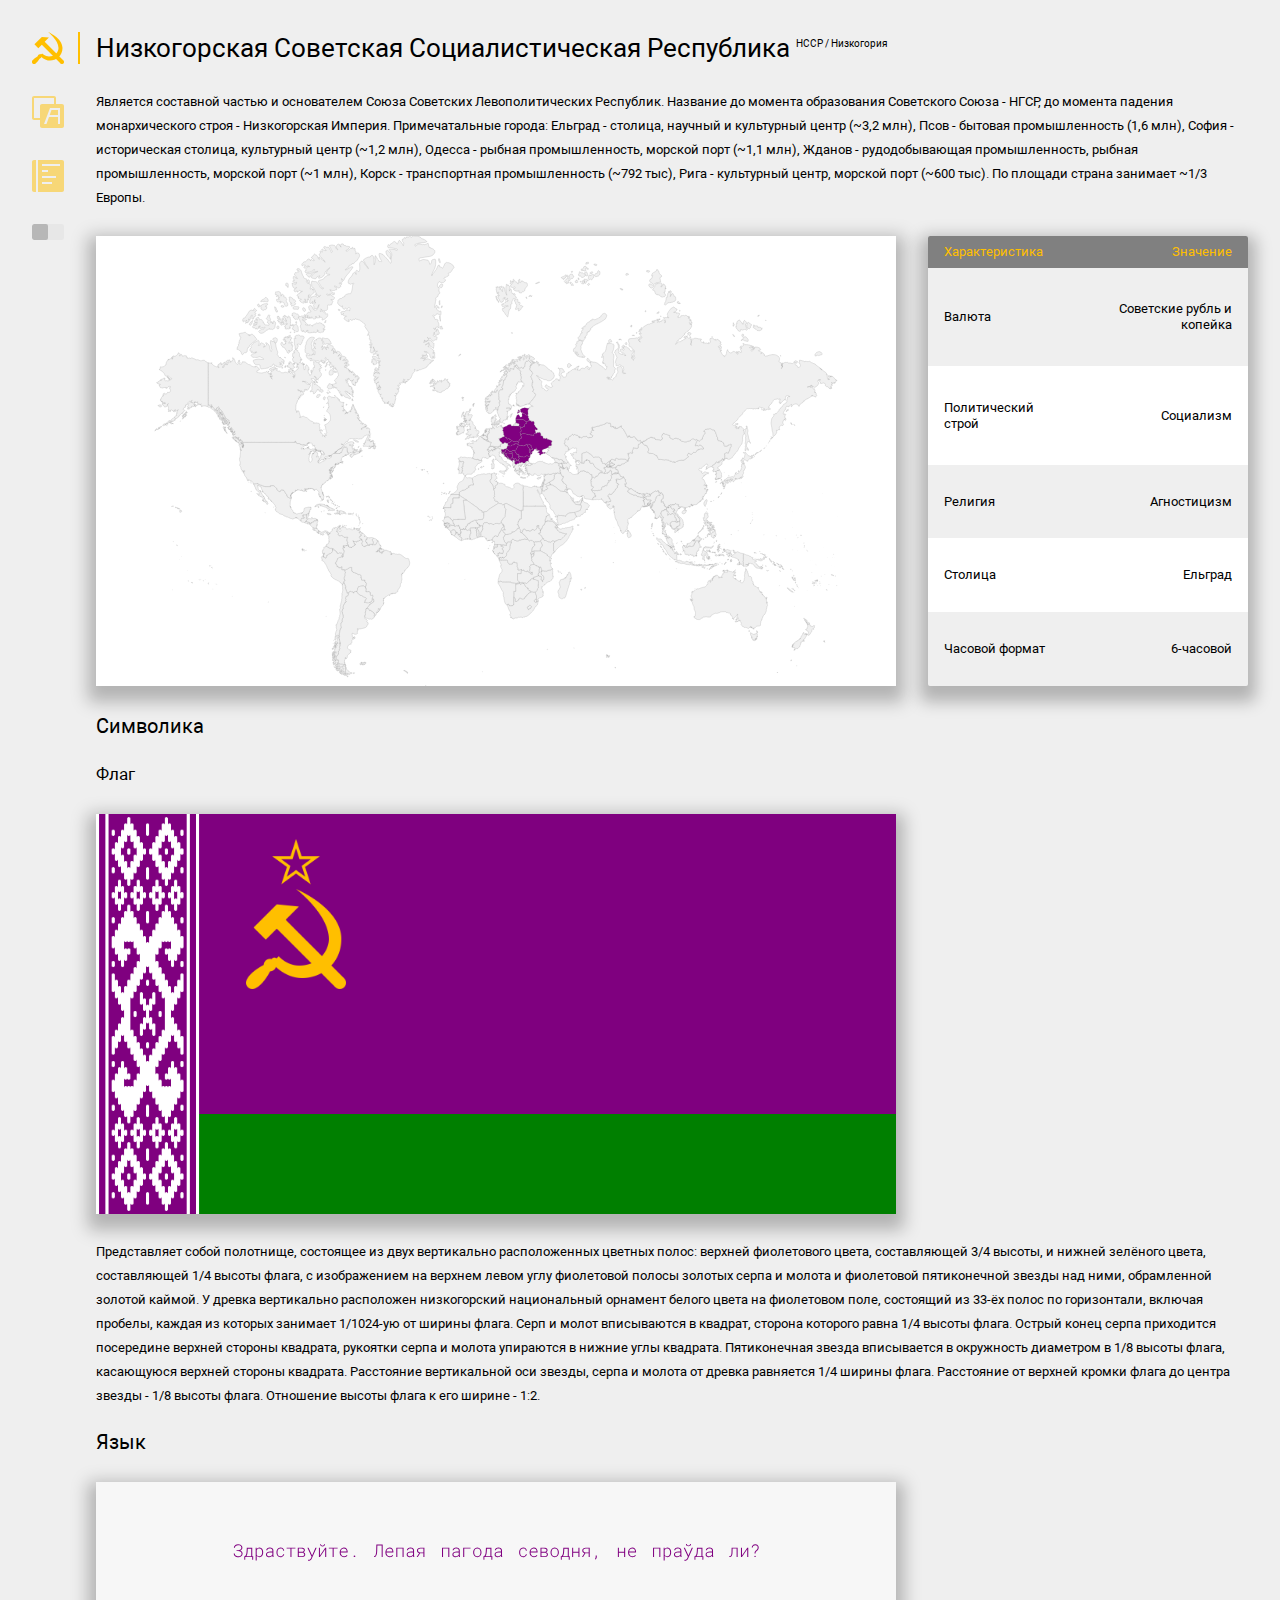
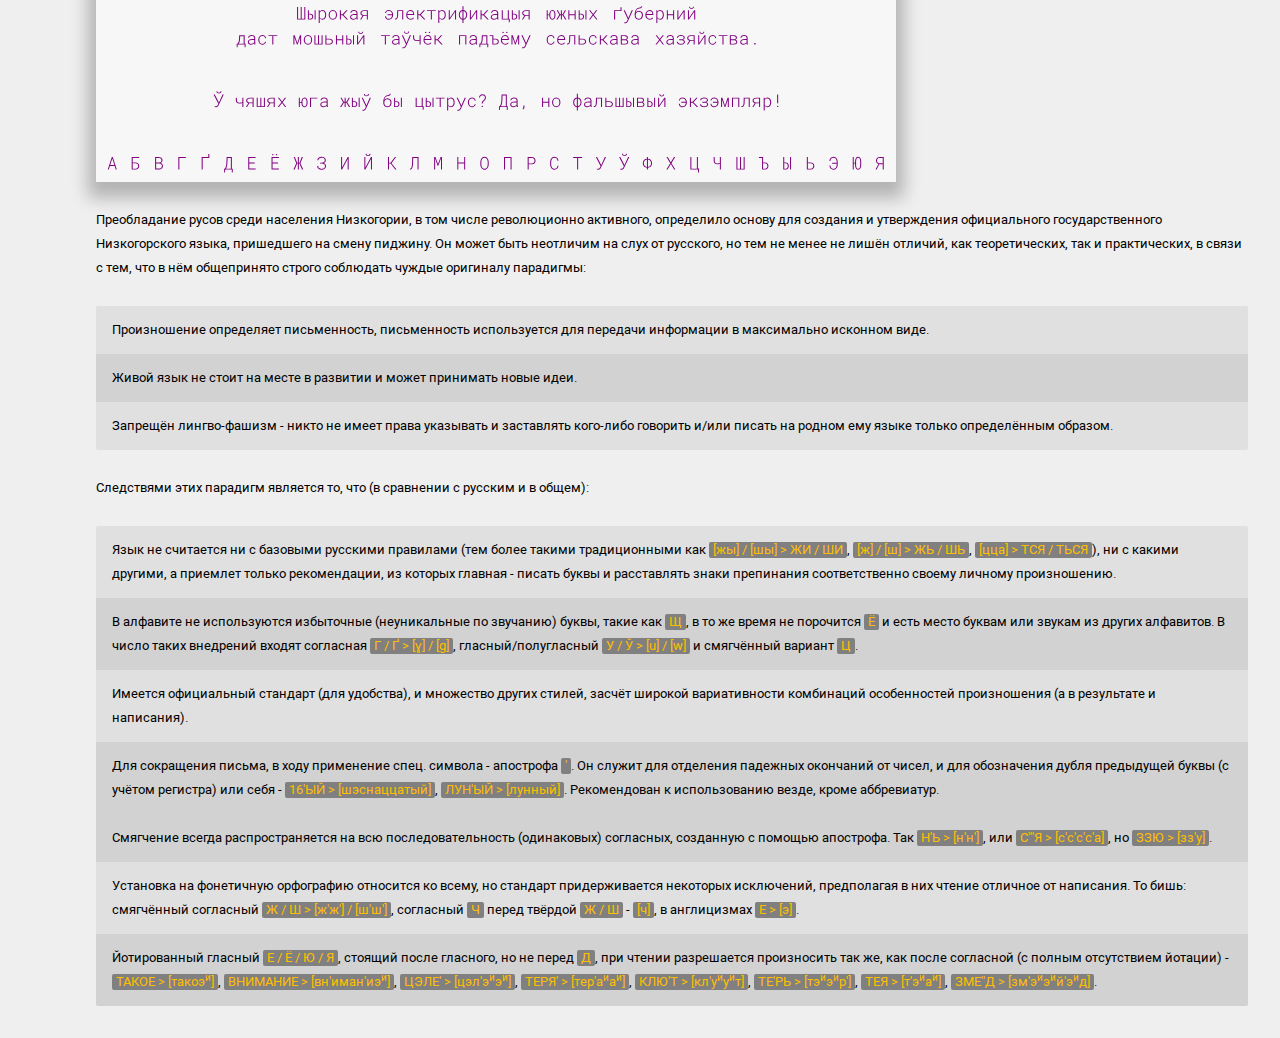
==== commit b6324120: "Update" ====
--- a/Site/index.html
+++ b/Site/index.html
@@ -46,6 +46,10 @@
 						<div>
 							<div>Столица</div>
 							<div>Ельград</div>
+						</div>
+						<div>
+							<div>Часовой формат</div>
+							<div>6-часовой</div>
 						</div>
 					</div>
 				</div>
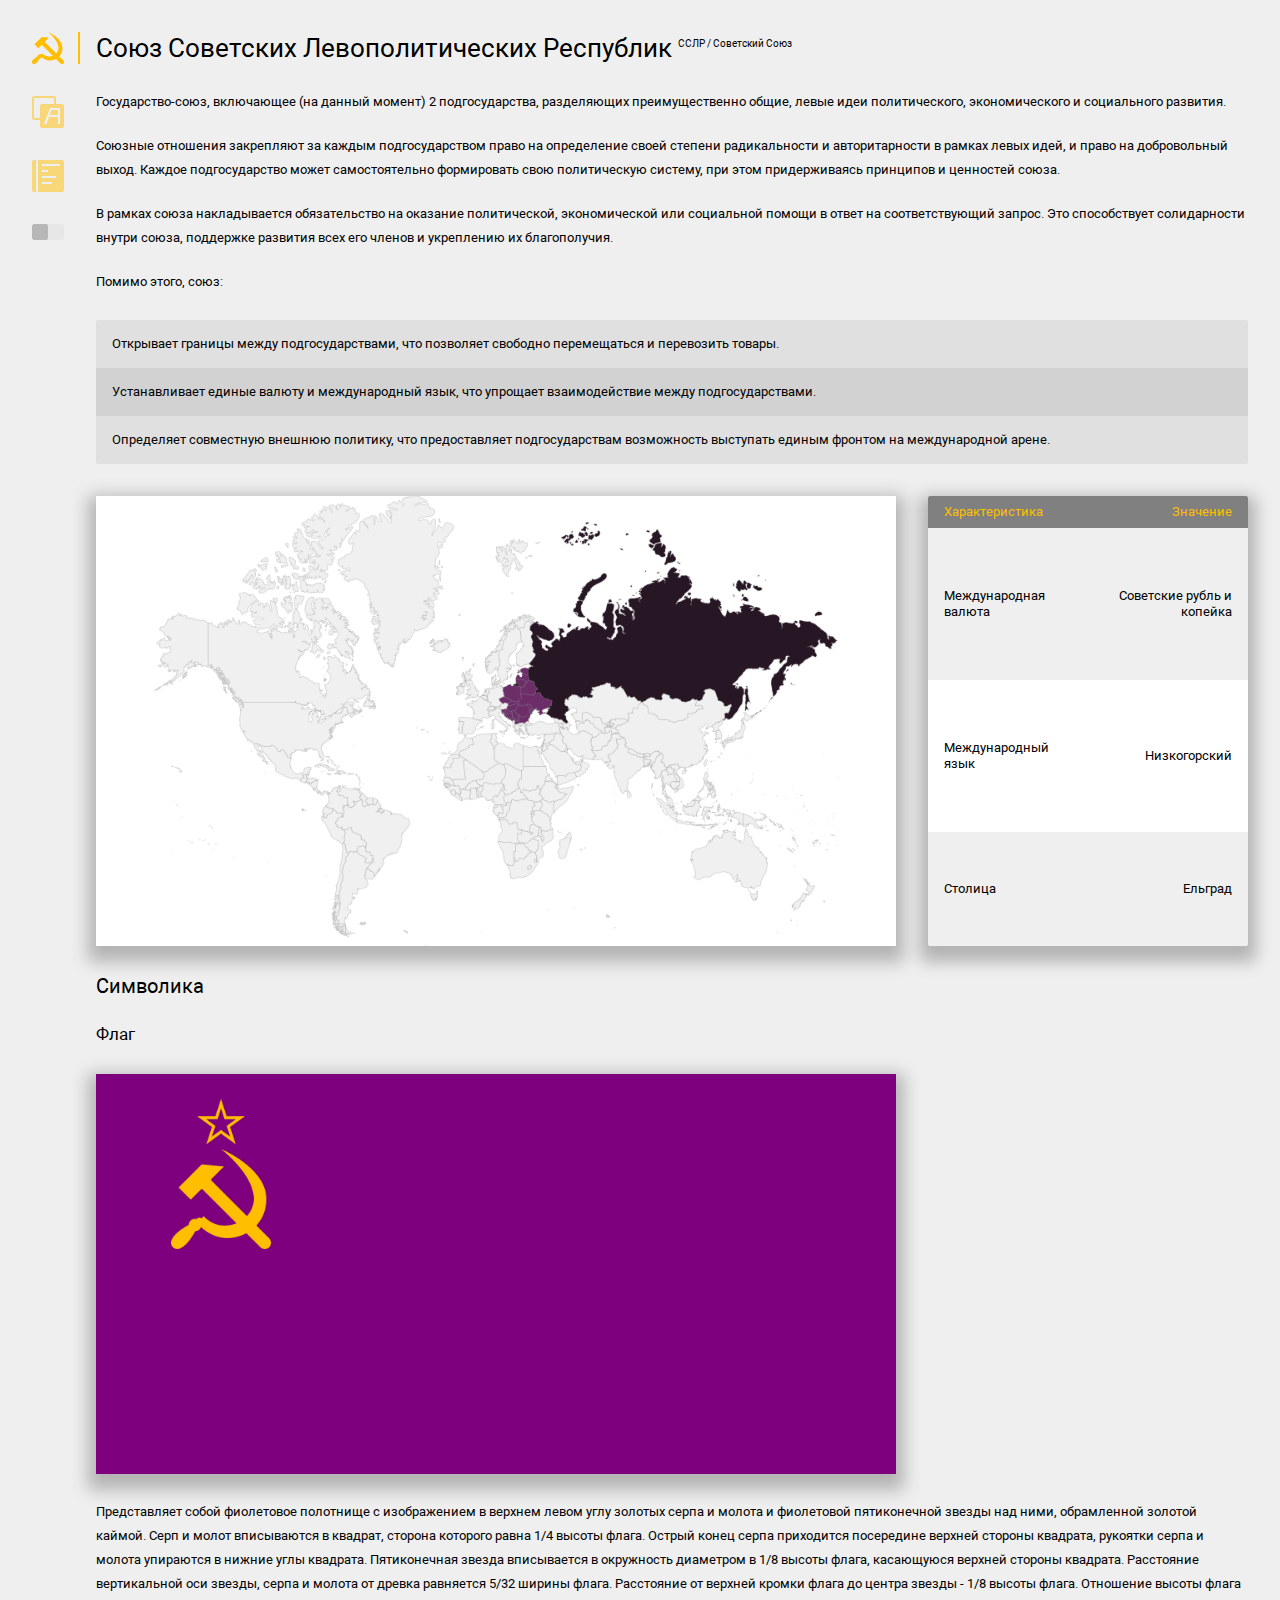
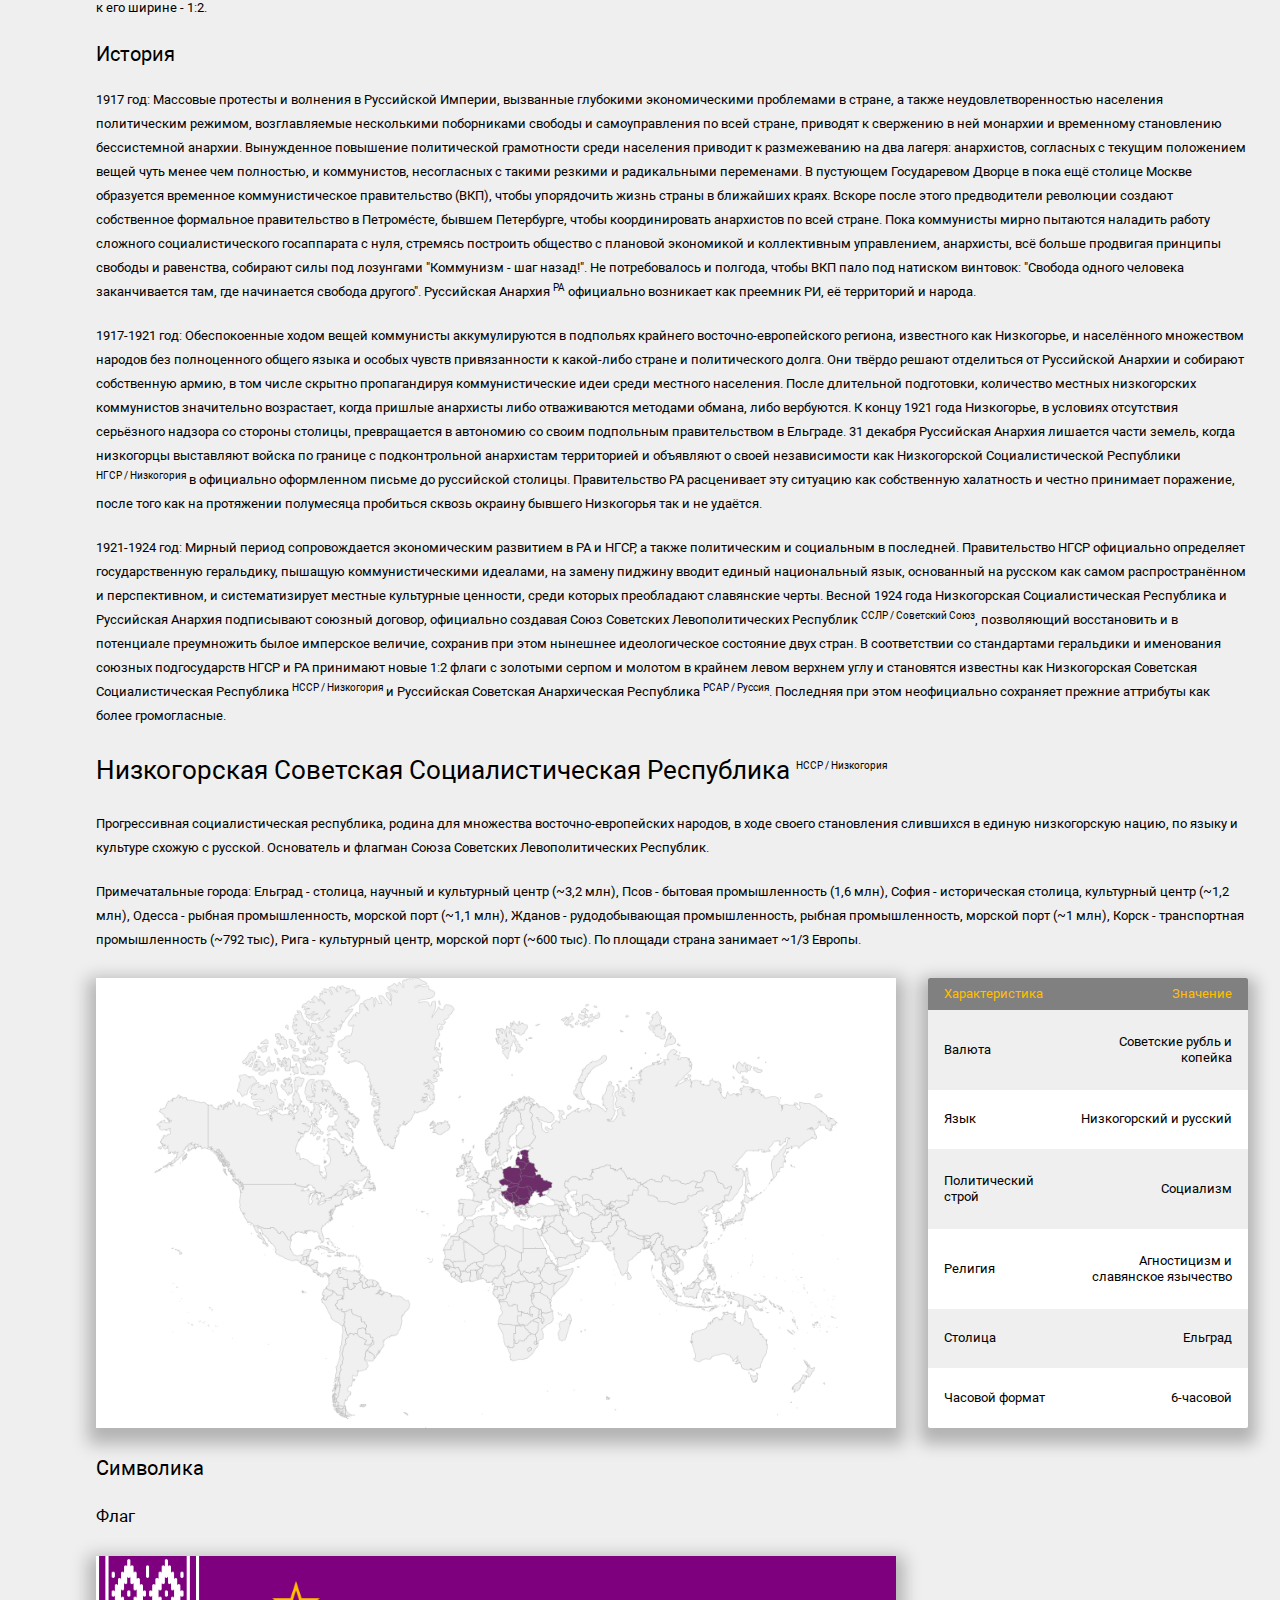
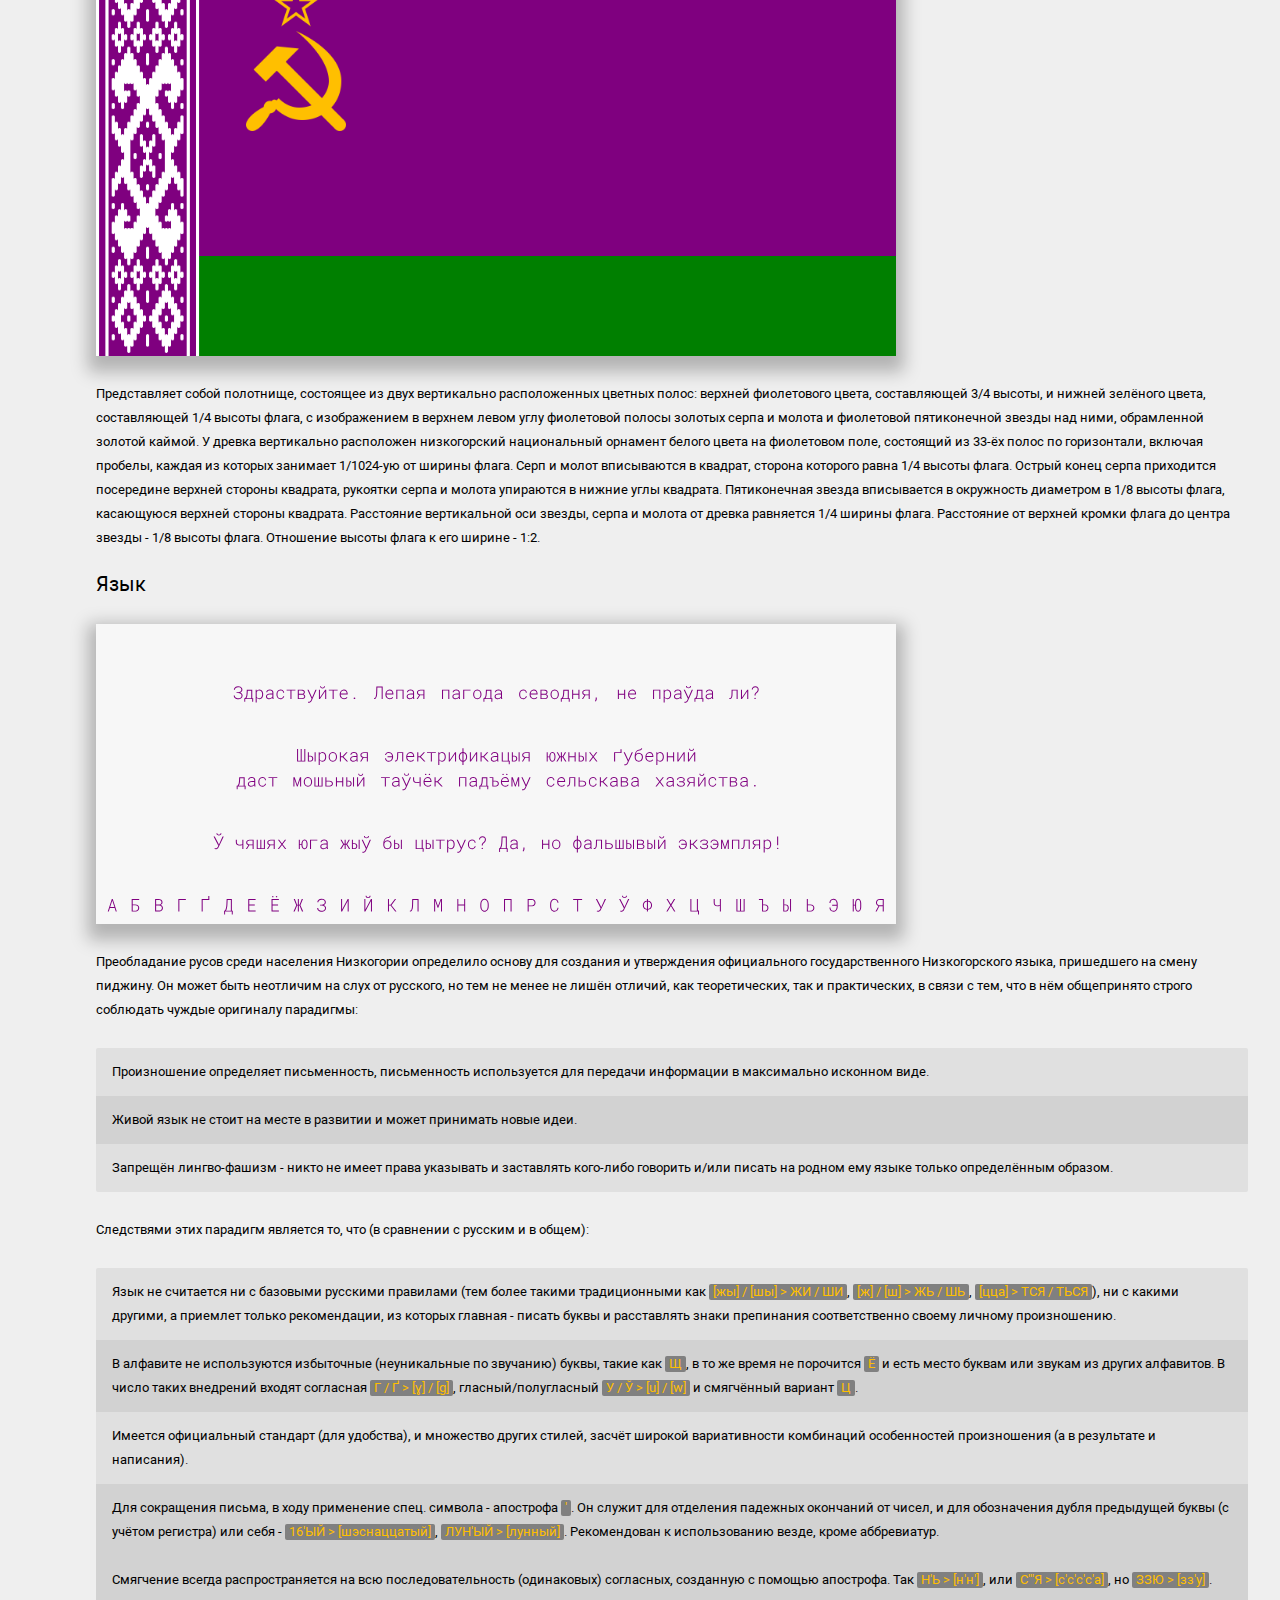
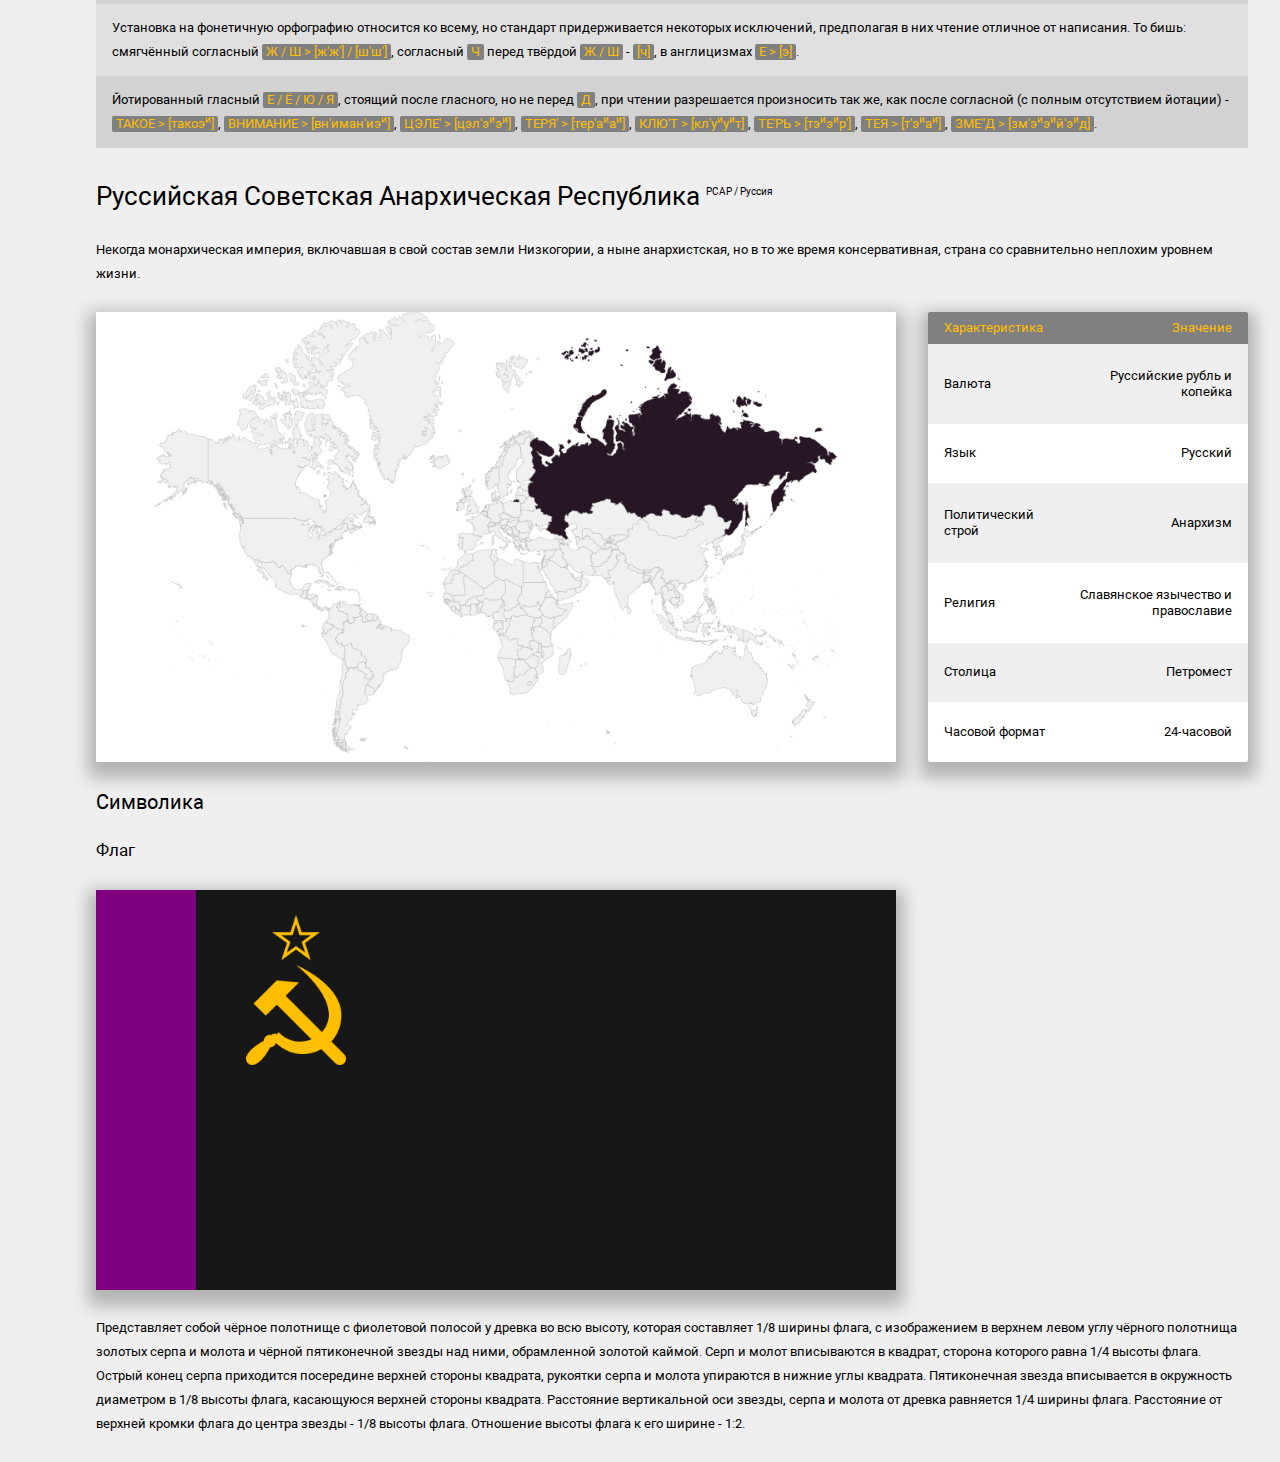
==== commit c7f4f448: "Update" ====
--- a/Site/index.html
+++ b/Site/index.html
@@ -1,9 +1,9 @@
 <html>
 <head>
-	<title>Главная ~ НССР</title>
+	<title>Главная ☆ ССЛР</title>
 
-	<meta name="title" content="Главная ~ НССР">
-	<meta name="description" content="Информационный ресурс Низкогорской Советской Социалистической Республики.">
+	<meta name="title" content="Главная ☆ ССЛР">
+	<meta name="description" content="Информационный ресурс Союза Советских Левополитических Республик.">
 
 	<link rel="icon" type="image/png" href="./app/image/favicon.png" />
 	<meta name="HandheldFriendly" content="true" />
@@ -22,44 +22,88 @@
 		</ul>
 		<div _content _flex="v">
 			<div _flex="v" data-tab="main" data-tab-global-title="Главная">
-				<h1>Низкогорская Советская Социалистическая Республика <sup>НССР / Низкогория</sup></h1>
-				<div _text>Является составной частью и основателем Союза Советских Левополитических Республик. Название до момента образования Советского Союза - НГСР, до момента падения монархического строя - Низкогорская Империя. Примечатальные города: Ельград - столица, научный и культурный центр (~3,2 млн), Псов - бытовая промышленность (1,6 млн), София - историческая столица, культурный центр (~1,2 млн), Одесса - рыбная промышленность, морской порт (~1,1 млн), Жданов - рудодобывающая промышленность, рыбная промышленность, морской порт (~1 млн), Корск - транспортная промышленность (~792 тыс), Рига - культурный центр, морской порт (~600 тыс). По площади страна занимает ~1/3 Европы.</div>
+				<h1>Союз Советских Левополитических Республик <sup>ССЛР / Советский Союз</sup></h1>
+				<div _text>Государство-союз, включающее (на данный момент) 2 подгосударства, разделяющих преимущественно общие, левые идеи политического, экономического и социального развития.</div>
+				<div _text>Союзные отношения закрепляют за каждым подгосударством право на определение своей степени радикальности и авторитарности в рамках левых идей, и право на добровольный выход. Каждое подгосударство может самостоятельно формировать свою политическую систему, при этом придерживаясь принципов и ценностей союза.</div>
+				<div _text>В рамках союза накладывается обязательство на оказание политической, экономической или социальной помощи в ответ на соответствующий запрос. Это способствует солидарности внутри союза, поддержке развития всех его членов и укреплению их благополучия.</div>
+				<div _text>Помимо этого, союз:</div>
+				<ul _list>
+					<li>Открывает границы между подгосударствами, что позволяет свободно перемещаться и перевозить товары.</li>
+					<li>Устанавливает единые валюту и международный язык, что упрощает взаимодействие между подгосударствами.</li>
+					<li>Определяет совместную внешнюю политику, что предоставляет подгосударствам возможность выступать единым фронтом на международной арене.</li>
+				</ul>
 				<div _flex="h">
-					<img _image src="./app/image/map.svg">
+					<img _image src="./app/image/map-uslr.png">
 					<div _table="wide">
 						<div __header>
 							<div>Характеристика</div>
 							<div>Значение</div>
 						</div>
 						<div>
-							<div>Валюта</div>
+							<div>Международная валюта</div>
 							<div>Советские рубль и копейка</div>
 						</div>
 						<div>
-							<div>Политический строй</div>
-							<div>Социализм</div>
-						</div>
-						<div>
-							<div>Религия</div>
-							<div>Агностицизм</div>
+							<div>Международный язык</div>
+							<div>Низкогорский</div>
 						</div>
 						<div>
 							<div>Столица</div>
 							<div>Ельград</div>
-						</div>
-						<div>
-							<div>Часовой формат</div>
-							<div>6-часовой</div>
 						</div>
 					</div>
 				</div>
 				<h2>Символика</h2>
 				<h3>Флаг</h3>
-				<img _image src="./app/image/flag.png">
-				<div _text>Представляет собой полотнище, состоящее из двух вертикально расположенных цветных полос: верхней фиолетового цвета, составляющей 3/4 высоты, и нижней зелёного цвета, составляющей 1/4 высоты флага, с изображением на верхнем левом углу фиолетовой полосы золотых серпа и молота и фиолетовой пятиконечной звезды над ними, обрамленной золотой каймой. У древка вертикально расположен низкогорский национальный орнамент белого цвета на фиолетовом поле, состоящий из 33-ёх полос по горизонтали, включая пробелы, каждая из которых занимает 1/1024-ую от ширины флага. Серп и молот вписываются в квадрат, сторона которого равна 1/4 высоты флага. Острый конец серпа приходится посередине верхней стороны квадрата, рукоятки серпа и молота упираются в нижние углы квадрата. Пятиконечная звезда вписывается в окружность диаметром в 1/8 высоты флага, касающуюся верхней стороны квадрата. Расстояние вертикальной оси звезды, серпа и молота от древка равняется 1/4 ширины флага. Расстояние от верхней кромки флага до центра звезды - 1/8 высоты флага. Отношение высоты флага к его ширине - 1:2.</div>
+				<img _image src="./app/image/flag-uslr.png">
+				<div _text>Представляет собой фиолетовое полотнище с изображением в верхнем левом углу золотых серпа и молота и фиолетовой пятиконечной звезды над ними, обрамленной золотой каймой. Серп и молот вписываются в квадрат, сторона которого равна 1/4 высоты флага. Острый конец серпа приходится посередине верхней стороны квадрата, рукоятки серпа и молота упираются в нижние углы квадрата. Пятиконечная звезда вписывается в окружность диаметром в 1/8 высоты флага, касающуюся верхней стороны квадрата. Расстояние вертикальной оси звезды, серпа и молота от древка равняется 5/32 ширины флага. Расстояние от верхней кромки флага до центра звезды - 1/8 высоты флага. Отношение высоты флага к его ширине - 1:2.</div>
+				<h2>История</h2>
+				<div _text>1917 год: Массовые протесты и волнения в Руссийской Империи, вызванные глубокими экономическими проблемами в стране, а также неудовлетворенностью населения политическим режимом, возглавляемые несколькими поборниками свободы и самоуправления по всей стране, приводят к свержению в ней монархии и временному становлению бессистемной анархии. Вынужденное повышение политической грамотности среди населения приводит к размежеванию на два лагеря: анархистов, согласных с текущим положением вещей чуть менее чем полностью, и коммунистов, несогласных с такими резкими и радикальными переменами. В пустующем Государевом Дворце в пока ещё столице Москве образуется временное коммунистическое правительство (ВКП), чтобы упорядочить жизнь страны в ближайших краях. Вскоре после этого предводители революции создают собственное формальное правительство в Петромéсте, бывшем Петербурге, чтобы координировать анархистов по всей стране. Пока коммунисты мирно пытаются наладить работу сложного социалистического госаппарата с нуля, стремясь построить общество с плановой экономикой и коллективным управлением, анархисты, всё больше продвигая принципы свободы и равенства, собирают силы под лозунгами "Коммунизм - шаг назад!". Не потребовалось и полгода, чтобы ВКП пало под натиском винтовок: "Свобода одного человека заканчивается там, где начинается свобода другого". Руссийская Анархия <sup>РА</sup> официально возникает как преемник РИ, её территорий и народа.</div>
+				<div _text>1917-1921 год: Обеспокоенные ходом вещей коммунисты аккумулируются в подпольях крайнего восточно-европейского региона, известного как Низкогорье, и населённого множеством народов без полноценного общего языка и особых чувств привязанности к какой-либо стране и политического долга. Они твёрдо решают отделиться от Руссийской Анархии и собирают собственную армию, в том числе скрытно пропагандируя коммунистические идеи среди местного населения. После длительной подготовки, количество местных низкогорских коммунистов значительно возрастает, когда пришлые анархисты либо отваживаются методами обмана, либо вербуются. К концу 1921 года Низкогорье, в условиях отсутствия серьёзного надзора со стороны столицы, превращается в автономию со своим подпольным правительством в Ельграде. 31 декабря Руссийская Анархия лишается части земель, когда низкогорцы выставляют войска по границе с подконтрольной анархистам территорией и объявляют о своей независимости как Низкогорской Социалистической Республики <sup>НГСР / Низкогория</sup> в официально оформленном письме до руссийской столицы. Правительство РА расценивает эту ситуацию как собственную халатность и честно принимает поражение, после того как на протяжении полумесяца пробиться сквозь окраину бывшего Низкогорья так и не удаётся.</div>
+				<div _text>1921-1924 год: Мирный период сопровождается экономическим развитием в РА и НГСР, а также политическим и социальным в последней. Правительство НГСР официально определяет государственную геральдику, пышащую коммунистическими идеалами, на замену пиджину вводит единый национальный язык, основанный на русском как самом распространённом и перспективном, и систематизирует местные культурные ценности, среди которых преобладают славянские черты. Весной 1924 года Низкогорская Социалистическая Республика и Руссийская Анархия подписывают союзный договор, официально создавая Союз Советских Левополитических Республик <sup>ССЛР / Советский Союз</sup>, позволяющий восстановить и в потенциале преумножить былое имперское величие, сохранив при этом нынешнее идеологическое состояние двух стран. В соответствии со стандартами геральдики и именования союзных подгосударств НГСР и РА принимают новые 1:2 флаги с золотыми серпом и молотом в крайнем левом верхнем углу и становятся известны как Низкогорская Советская Социалистическая Республика <sup>НССР / Низкогория</sup> и Руссийская Советская Анархическая Республика <sup>РСАР / Руссия</sup>. Последняя при этом неофициально сохраняет прежние аттрибуты как более громогласные.</div>
+				<h1>Низкогорская Советская Социалистическая Республика <sup>НССР / Низкогория</sup></h1>
+				<div _text>Прогрессивная социалистическая республика, родина для множества восточно-европейских народов, в ходе своего становления слившихся в единую низкогорскую нацию, по языку и культуре схожую с русской. Основатель и флагман Союза Советских Левополитических Республик.</div>
+				<div _text>Примечатальные города: Ельград - столица, научный и культурный центр (~3,2 млн), Псов - бытовая промышленность (1,6 млн), София - историческая столица, культурный центр (~1,2 млн), Одесса - рыбная промышленность, морской порт (~1,1 млн), Жданов - рудодобывающая промышленность, рыбная промышленность, морской порт (~1 млн), Корск - транспортная промышленность (~792 тыс), Рига - культурный центр, морской порт (~600 тыс). По площади страна занимает ~1/3 Европы.</div>
+				<div _flex="h">
+					<img _image src="./app/image/map-nssr.png">
+					<div _table="wide">
+						<div __header>
+							<div>Характеристика</div>
+							<div>Значение</div>
+						</div>
+						<div>
+							<div>Валюта</div>
+							<div>Советские рубль и копейка</div>
+						</div>
+						<div>
+							<div>Язык</div>
+							<div>Низкогорский и русский</div>
+						</div>
+						<div>
+							<div>Политический строй</div>
+							<div>Социализм</div>
+						</div>
+						<div>
+							<div>Религия</div>
+							<div>Агностицизм и славянское язычество</div>
+						</div>
+						<div>
+							<div>Столица</div>
+							<div>Ельград</div>
+						</div>
+						<div>
+							<div>Часовой формат</div>
+							<div>6-часовой</div>
+						</div>
+					</div>
+				</div>
+				<h2>Символика</h2>
+				<h3>Флаг</h3>
+				<img _image src="./app/image/flag-nssr.png">
+				<div _text>Представляет собой полотнище, состоящее из двух вертикально расположенных цветных полос: верхней фиолетового цвета, составляющей 3/4 высоты, и нижней зелёного цвета, составляющей 1/4 высоты флага, с изображением в верхнем левом углу фиолетовой полосы золотых серпа и молота и фиолетовой пятиконечной звезды над ними, обрамленной золотой каймой. У древка вертикально расположен низкогорский национальный орнамент белого цвета на фиолетовом поле, состоящий из 33-ёх полос по горизонтали, включая пробелы, каждая из которых занимает 1/1024-ую от ширины флага. Серп и молот вписываются в квадрат, сторона которого равна 1/4 высоты флага. Острый конец серпа приходится посередине верхней стороны квадрата, рукоятки серпа и молота упираются в нижние углы квадрата. Пятиконечная звезда вписывается в окружность диаметром в 1/8 высоты флага, касающуюся верхней стороны квадрата. Расстояние вертикальной оси звезды, серпа и молота от древка равняется 1/4 ширины флага. Расстояние от верхней кромки флага до центра звезды - 1/8 высоты флага. Отношение высоты флага к его ширине - 1:2.</div>
 				<h2>Язык</h2>
 				<img _image src="./app/image/language.svg">
-				<div _text>Преобладание русов среди населения Низкогории, в том числе революционно активного, определило основу для создания и утверждения официального государственного Низкогорского языка, пришедшего на смену пиджину. Он может быть неотличим на слух от русского, но тем не менее не лишён отличий, как теоретических, так и практических, в связи с тем, что в нём общепринято строго соблюдать чуждые оригиналу парадигмы:</div>
+				<div _text>Преобладание русов среди населения Низкогории определило основу для создания и утверждения официального государственного Низкогорского языка, пришедшего на смену пиджину. Он может быть неотличим на слух от русского, но тем не менее не лишён отличий, как теоретических, так и практических, в связи с тем, что в нём общепринято строго соблюдать чуждые оригиналу парадигмы:</div>
 				<ul _list>
 					<li>Произношение определяет письменность, письменность используется для передачи информации в максимально исконном виде.</li>
 					<li>Живой язык не стоит на месте в развитии и может принимать новые идеи.</li>
@@ -78,6 +122,45 @@
 					<li>Установка на фонетичную орфографию относится ко всему, но стандарт придерживается некоторых исключений, предполагая в них чтение отличное от написания. То бишь: cмягчённый согласный <b>Ж / Ш > [ж'ж'] / [ш'ш']</b>, согласный <b>Ч</b> перед твёрдой <b>Ж / Ш</b> - <b>[ч]</b>, в англицизмах <b>Е > [э]</b>.</li>
 					<li>Йотированный гласный <b>Е / Ё / Ю / Я</b>, стоящий после гласного, но не перед <b>Д</b>, при чтении разрешается произносить так же, как после согласной (с полным отсутствием йотации) - <b>ТАКОЕ > [такоэ<sup>и</sup>]</b>, <b>ВНИМАНИЕ > [вн'иман'иэ<sup>и</sup>]</b>, <b>ЦЭЛЕ' > [цэл'э<sup>и</sup>э<sup>и</sup>]</b>, <b>ТЕРЯ' > [тер'а<sup>и</sup>а<sup>и</sup>]</b>, <b>КЛЮ'Т > [кл'у<sup>и</sup>у<sup>и</sup>т]</b>, <b>ТЕ'РЬ > [тэ<sup>и</sup>э<sup>и</sup>р']</b>, <b>ТЕЯ > [т'э<sup>и</sup>а<sup>и</sup>]</b>, <b>ЗМЕ''Д > [зм'э<sup>и</sup>э<sup>и</sup>й'</sup>э<sup>и</sup>д]</b>.</li>
 				</ul>
+				<h1>Руссийская Советская Анархическая Республика <sup>РСАР / Руссия</sup></h1>
+				<div _text>Некогда монархическая империя, включавшая в свой состав земли Низкогории, а ныне анархистская, но в то же время консервативная, страна со сравнительно неплохим уровнем жизни.</div>
+				<div _flex="h">
+					<img _image src="./app/image/map-rsar.png">
+					<div _table="wide">
+						<div __header>
+							<div>Характеристика</div>
+							<div>Значение</div>
+						</div>
+						<div>
+							<div>Валюта</div>
+							<div>Руссийские рубль и копейка</div>
+						</div>
+						<div>
+							<div>Язык</div>
+							<div>Русский</div>
+						</div>
+						<div>
+							<div>Политический строй</div>
+							<div>Анархизм</div>
+						</div>
+						<div>
+							<div>Религия</div>
+							<div>Славянское язычество и православие</div>
+						</div>
+						<div>
+							<div>Столица</div>
+							<div>Петромест</div>
+						</div>
+						<div>
+							<div>Часовой формат</div>
+							<div>24-часовой</div>
+						</div>
+					</div>
+				</div>
+				<h2>Символика</h2>
+				<h3>Флаг</h3>
+				<img _image src="./app/image/flag-rsar.png">
+				<div _text>Представляет собой чёрное полотнище с фиолетовой полосой у древка во всю высоту, которая составляет 1/8 ширины флага, с изображением в верхнем левом углу чёрного полотнища золотых серпа и молота и чёрной пятиконечной звезды над ними, обрамленной золотой каймой. Серп и молот вписываются в квадрат, сторона которого равна 1/4 высоты флага. Острый конец серпа приходится посередине верхней стороны квадрата, рукоятки серпа и молота упираются в нижние углы квадрата. Пятиконечная звезда вписывается в окружность диаметром в 1/8 высоты флага, касающуюся верхней стороны квадрата. Расстояние вертикальной оси звезды, серпа и молота от древка равняется 1/4 ширины флага. Расстояние от верхней кромки флага до центра звезды - 1/8 высоты флага. Отношение высоты флага к его ширине - 1:2.</div>
 			</div>
 			<div _flex="v" data-tab="translator" data-tab-global-title="Переводчик">
 				<h2>Переводчик</h2>
@@ -155,6 +238,19 @@
 								</div>
 							</div>
 							<div>
+								<div wide_>Что-то > Чтось, Кого-то > Когось, Чем-то > Чемось</div>
+								<div wide_>Вне замены</div>
+								<div wrapless_>+</div>
+								<div wrapless_>-То</div>
+								<div wrapless_>Сь / Ось</div>
+								<div wrapless_>
+									<label _switch>
+										<input type="checkbox" data-translator-preference="to-s_os" checked>
+										<div></div>
+									</label>
+								</div>
+							</div>
+							<div>
 								<div wide_>Колокольня > Калакольня, Молоко > Малако</div>
 								<div wide_>Над <b>О</b> и <b>Ё / И</b>, переходящей в неё</div>
 								<div wrapless_>+</div>
@@ -233,7 +329,7 @@
 								</div>
 							</div>
 							<div>
-								<div wide_>Внимательно > Ўнимательно, Волна > Воўна, Кофта > Коўта, Шёл > Шёў</div>
+								<div wide_>Внимательно > Ўнимательно, Волна > Воўна, Кофта > Коўта, Шёл > Шёў, Здоровье > Здороўе</div>
 								<div wide_></div>
 								<div wrapless_>+</div>
 								<div wrapless_>В / Л / Ф</div>
